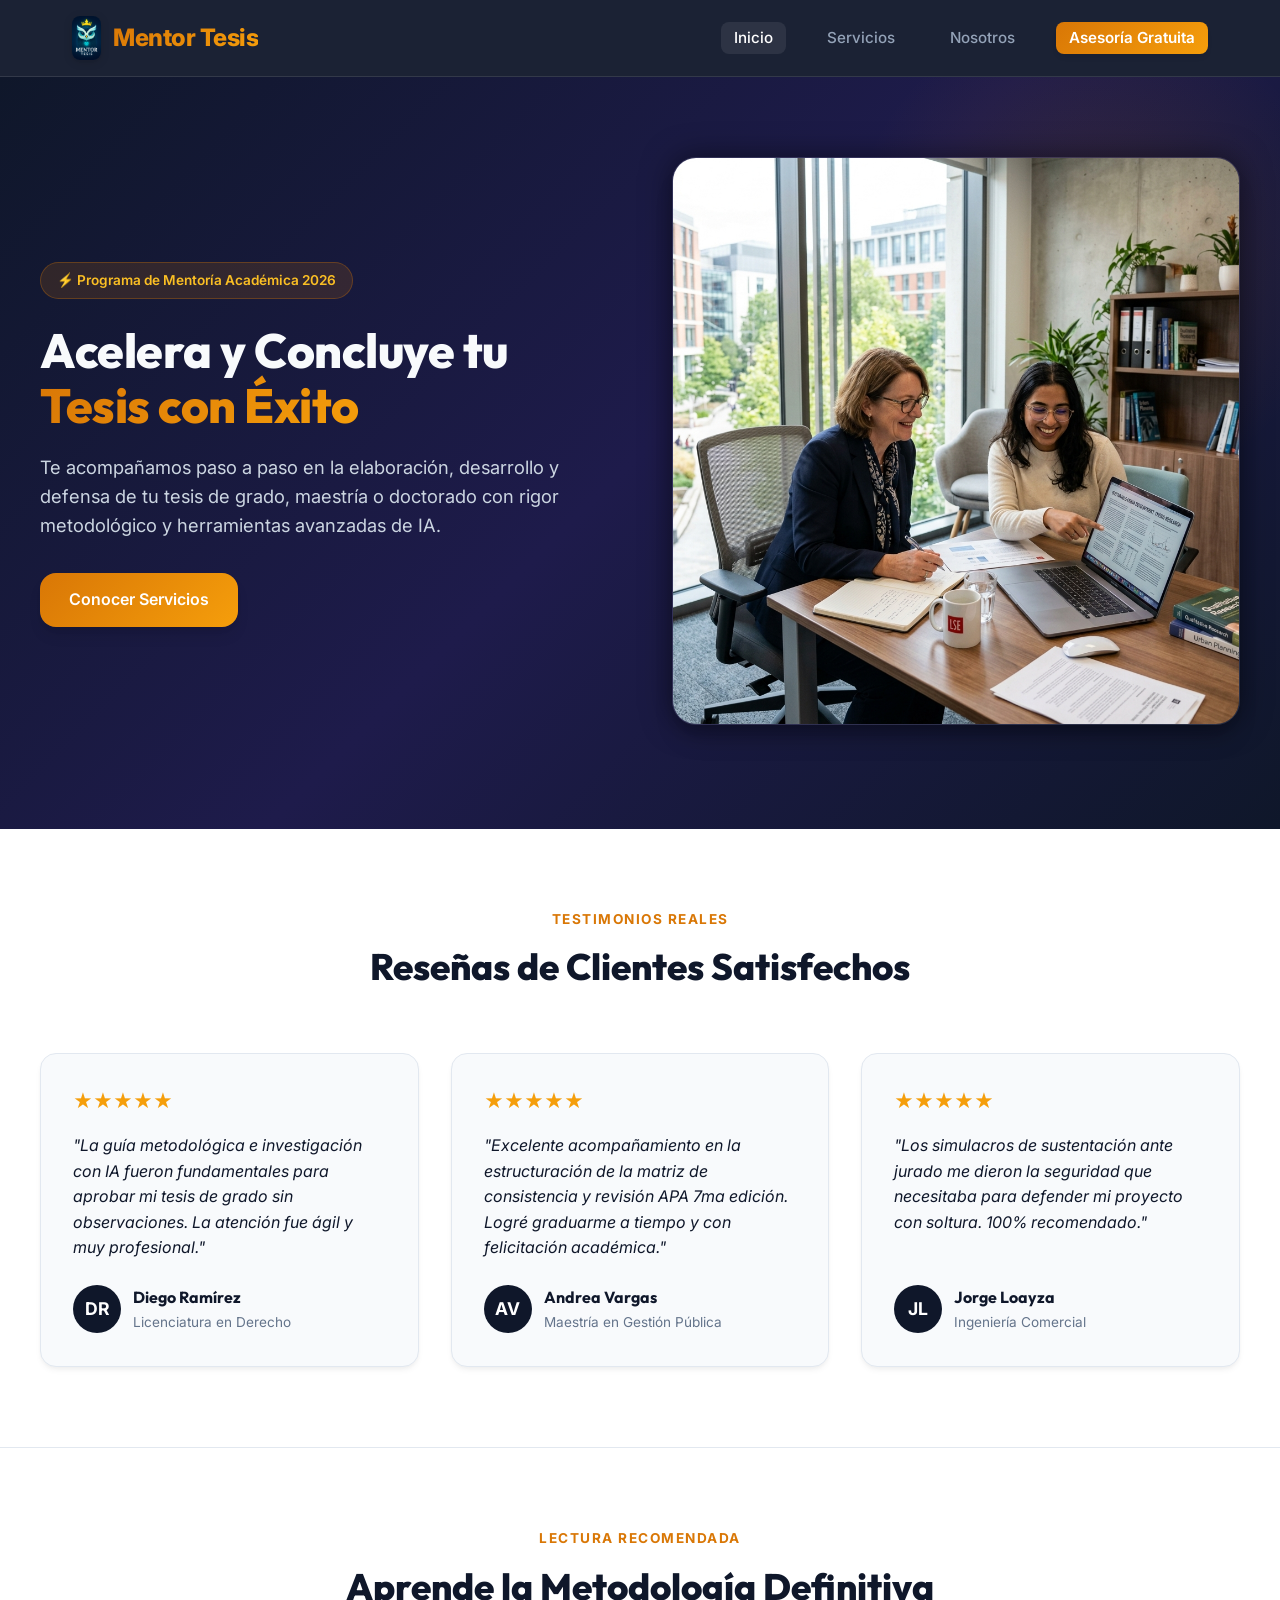
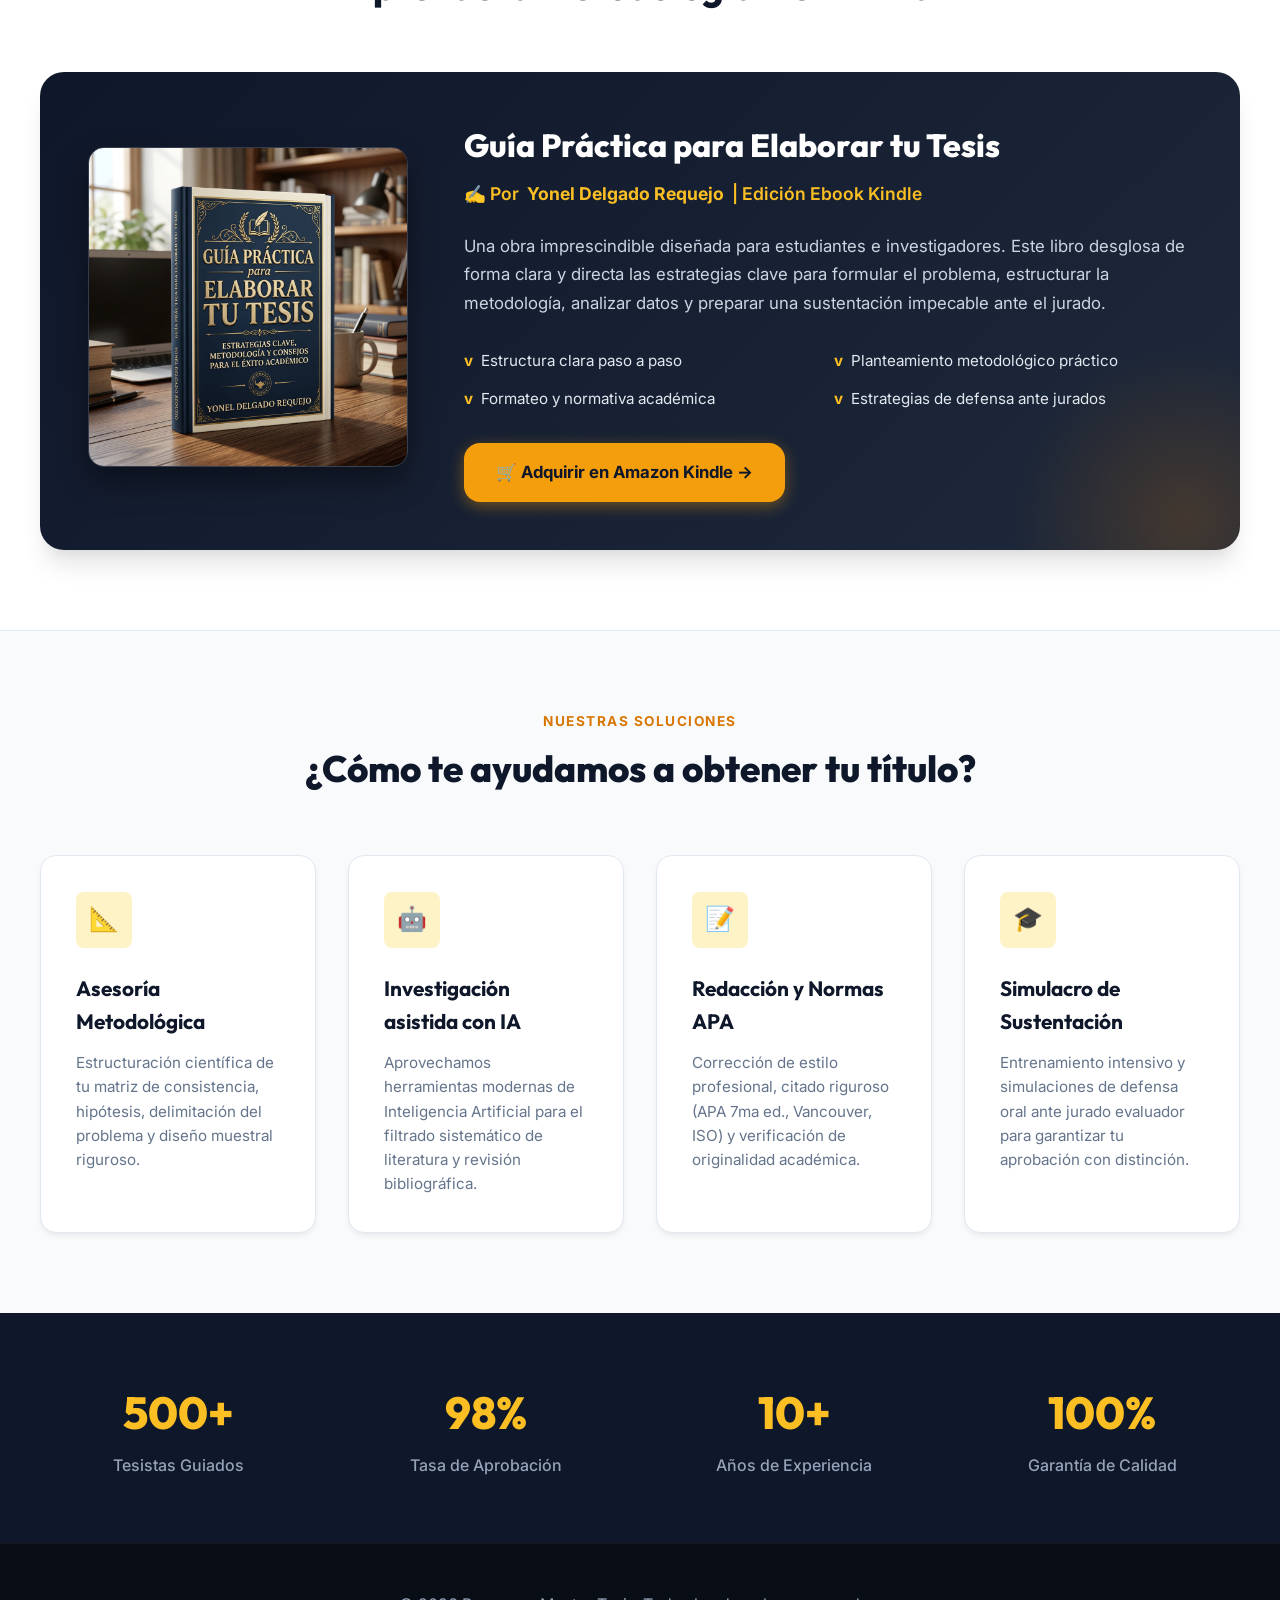
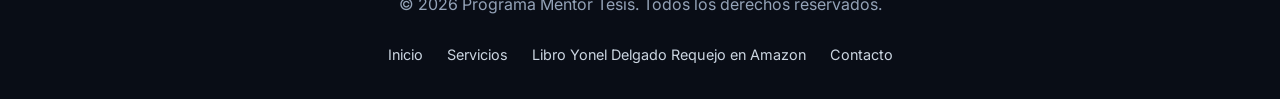
==== index.html @ 86de64d7 "Agregar seccion de Resenas de Clientes Satisfechos antes de Lectura Recomendada" ====
<!DOCTYPE html>
<html lang="es">
<head>
  <meta charset="UTF-8">
  <meta name="viewport" content="width=device-width, initial-scale=1.0">
  <meta name="description" content="Mentor Tesis - Asesoría académica profesional, revisión de metodología e investigación impulsada por IA para tu tesis de grado y posgrado.">
  <title>Mentor Tesis | Asesoría Académica e Investigación Profesional</title>
  <link rel="stylesheet" href="css/styles.css">
</head>
<body>

  <!-- Header & Navigation -->
  <header>
    <div class="header-container">
      <a href="index.html" class="logo-wrapper">
        <img src="img/logo.jpg" alt="Mentor Tesis Logo" class="logo-img">
        <span class="logo-text">Mentor Tesis</span>
      </a>
      <nav>
        <ul>
          <li><a href="index.html" class="active">Inicio</a></li>
          <li><a href="#servicios-resumen">Servicios</a></li>
          <li><a href="#stats">Nosotros</a></li>
          <li><a href="contacto.html" class="nav-cta">Asesoría Gratuita</a></li>
        </ul>
      </nav>
    </div>
  </header>

  <main>
    <!-- Hero Section -->
    <section id="hero">
      <div class="hero-container">
        <div class="hero-content">
          <div class="hero-badge">
            ⚡ Programa de Mentoría Académica 2026
          </div>
          <h1>Acelera y Concluye tu <span>Tesis con Éxito</span></h1>
          <p>Te acompañamos paso a paso en la elaboración, desarrollo y defensa de tu tesis de grado, maestría o doctorado con rigor metodológico y herramientas avanzadas de IA.</p>
          <div class="hero-buttons">
            <a href="#servicios-resumen" class="btn btn-primary">Conocer Servicios</a>
          </div>
        </div>
        <div class="hero-image-wrapper">
          <img src="img/hero-banner.png" alt="Asesoría de Tesis Profesional" class="hero-img">
        </div>
      </div>
    </section>

    <!-- Reseñas de Clientes Satisfechos Section -->
    <section id="resenas" style="padding: 5rem 2rem; background: #ffffff; border-bottom: 1px solid var(--border-color);">
      <div class="section-container">
        <div class="section-header">
          <span class="section-tag">Testimonios Reales</span>
          <h2>Reseñas de Clientes Satisfechos</h2>
        </div>

        <div class="testimonials-grid">
          <div class="testimonial-card">
            <div>
              <div class="stars">★★★★★</div>
              <p class="quote-text">"La guía metodológica e investigación con IA fueron fundamentales para aprobar mi tesis de grado sin observaciones. La atención fue ágil y muy profesional."</p>
            </div>
            <div class="user-info">
              <div class="user-avatar">DR</div>
              <div class="user-details">
                <h4>Diego Ramírez</h4>
                <p>Licenciatura en Derecho</p>
              </div>
            </div>
          </div>

          <div class="testimonial-card">
            <div>
              <div class="stars">★★★★★</div>
              <p class="quote-text">"Excelente acompañamiento en la estructuración de la matriz de consistencia y revisión APA 7ma edición. Logré graduarme a tiempo y con felicitación académica."</p>
            </div>
            <div class="user-info">
              <div class="user-avatar">AV</div>
              <div class="user-details">
                <h4>Andrea Vargas</h4>
                <p>Maestría en Gestión Pública</p>
              </div>
            </div>
          </div>

          <div class="testimonial-card">
            <div>
              <div class="stars">★★★★★</div>
              <p class="quote-text">"Los simulacros de sustentación ante jurado me dieron la seguridad que necesitaba para defender mi proyecto con soltura. 100% recomendado."</p>
            </div>
            <div class="user-info">
              <div class="user-avatar">JL</div>
              <div class="user-details">
                <h4>Jorge Loayza</h4>
                <p>Ingeniería Comercial</p>
              </div>
            </div>
          </div>
        </div>
      </div>
    </section>

    <!-- Amazon Book Feature Section -->
    <section id="libro-destacado">
      <div class="section-container">
        <div class="section-header">
          <span class="section-tag">Lectura Recomendada</span>
          <h2>Aprende la Metodología Definitiva</h2>
        </div>

        <div class="book-card">
          <div class="book-cover-container">
            <a href="https://www.amazon.com/-/es/Yonel-Delgado-Requejo-ebook/dp/B0DBKS8KBV" target="_blank" rel="noopener noreferrer" class="book-cover-link" title="Ver Libro en Amazon">
              <img src="img/book-cover.png" alt="Guía Práctica para Elaborar tu Tesis por Yonel Delgado Requejo" class="book-cover-img">
            </a>
          </div>
          <div class="book-info">
            <h3>Guía Práctica para Elaborar tu Tesis</h3>
            <div class="book-author">
              ✍️ Por <strong>Yonel Delgado Requejo</strong> | Edición Ebook Kindle
            </div>
            <p class="book-description">
              Una obra imprescindible diseñada para estudiantes e investigadores. Este libro desglosa de forma clara y directa las estrategias clave para formular el problema, estructurar la metodología, analizar datos y preparar una sustentación impecable ante el jurado.
            </p>
            <ul class="book-features">
              <li>Estructura clara paso a paso</li>
              <li>Planteamiento metodológico práctico</li>
              <li>Formateo y normativa académica</li>
              <li>Estrategias de defensa ante jurados</li>
            </ul>
            <a href="https://www.amazon.com/-/es/Yonel-Delgado-Requejo-ebook/dp/B0DBKS8KBV" target="_blank" rel="noopener noreferrer" class="amazon-btn">
              🛒 Adquirir en Amazon Kindle →
            </a>
          </div>
        </div>
      </div>
    </section>

    <!-- Services Summary Section -->
    <section id="servicios-resumen">
      <div class="section-container">
        <div class="section-header">
          <span class="section-tag">Nuestras Soluciones</span>
          <h2>¿Cómo te ayudamos a obtener tu título?</h2>
        </div>

        <div class="services-grid">
          <article class="service-card">
            <div class="service-icon">📐</div>
            <h3>Asesoría Metodológica</h3>
            <p>Estructuración científica de tu matriz de consistencia, hipótesis, delimitación del problema y diseño muestral riguroso.</p>
          </article>

          <article class="service-card">
            <div class="service-icon">🤖</div>
            <h3>Investigación asistida con IA</h3>
            <p>Aprovechamos herramientas modernas de Inteligencia Artificial para el filtrado sistemático de literatura y revisión bibliográfica.</p>
          </article>

          <article class="service-card">
            <div class="service-icon">📝</div>
            <h3>Redacción y Normas APA</h3>
            <p>Corrección de estilo profesional, citado riguroso (APA 7ma ed., Vancouver, ISO) y verificación de originalidad académica.</p>
          </article>

          <article class="service-card">
            <div class="service-icon">🎓</div>
            <h3>Simulacro de Sustentación</h3>
            <p>Entrenamiento intensivo y simulaciones de defensa oral ante jurado evaluador para garantizar tu aprobación con distinción.</p>
          </article>
        </div>
      </div>
    </section>

    <!-- Stats Section -->
    <section id="stats">
      <div class="section-container">
        <div class="stats-grid">
          <div class="stat-item">
            <h3>500+</h3>
            <p>Tesistas Guiados</p>
          </div>
          <div class="stat-item">
            <h3>98%</h3>
            <p>Tasa de Aprobación</p>
          </div>
          <div class="stat-item">
            <h3>10+</h3>
            <p>Años de Experiencia</p>
          </div>
          <div class="stat-item">
            <h3>100%</h3>
            <p>Garantía de Calidad</p>
          </div>
        </div>
      </div>
    </section>
  </main>

  <!-- Footer -->
  <footer>
    <div class="footer-content">
      <p>&copy; 2026 Programa Mentor Tesis. Todos los derechos reservados.</p>
      <ul class="footer-links">
        <li><a href="index.html">Inicio</a></li>
        <li><a href="#servicios-resumen">Servicios</a></li>
        <li><a href="https://www.amazon.com/-/es/Yonel-Delgado-Requejo-ebook/dp/B0DBKS8KBV" target="_blank" rel="noopener noreferrer">Libro Yonel Delgado Requejo en Amazon</a></li>
        <li><a href="contacto.html">Contacto</a></li>
      </ul>
    </div>
  </footer>

</body>
</html>
---- css/styles.css ----
/* css/styles.css - Mentor Tesis Modern Design System */
@import url("https://fonts.googleapis.com/css2?family=Outfit:wght@300;400;600;700;800&family=Inter:wght@300;400;500;600;700&display=swap");

:root {
  --primary: #0f172a;
  --primary-light: #1e293b;
  --primary-accent: #312e81;
  --accent: #d97706;
  --accent-hover: #b45309;
  --accent-light: #fef3c7;
  --accent-gradient: linear-gradient(135deg, #d97706 0%, #f59e0b 100%);
  --hero-gradient: linear-gradient(135deg, #0f172a 0%, #1e1b4b 50%, #0f172a 100%);
  --bg-light: #f8fafc;
  --card-bg: #ffffff;
  --text-dark: #0f172a;
  --text-muted: #64748b;
  --text-light: #f8fafc;
  --border-color: #e2e8f0;
  --radius-sm: 8px;
  --radius-md: 16px;
  --radius-lg: 24px;
  --shadow-sm: 0 4px 6px -1px rgba(0, 0, 0, 0.05), 0 2px 4px -1px rgba(0, 0, 0, 0.03);
  --shadow-md: 0 10px 15px -3px rgba(0, 0, 0, 0.1), 0 4px 6px -2px rgba(0, 0, 0, 0.05);
  --shadow-lg: 0 20px 25px -5px rgba(0, 0, 0, 0.1), 0 10px 10px -5px rgba(0, 0, 0, 0.04);
  --shadow-glow: 0 0 25px rgba(217, 119, 6, 0.25);
  --transition: all 0.3s cubic-bezier(0.4, 0, 0.2, 1);
}

* {
  box-sizing: border-box;
  margin: 0;
  padding: 0;
}

body {
  font-family: "Inter", sans-serif;
  background-color: var(--bg-light);
  color: var(--text-dark);
  line-height: 1.6;
  overflow-x: hidden;
}

h1, h2, h3, h4, .font-heading {
  font-family: "Outfit", sans-serif;
}

/* Header & Navigation */
header {
  background: rgba(15, 23, 42, 0.95);
  backdrop-filter: blur(12px);
  color: var(--text-light);
  position: sticky;
  top: 0;
  z-index: 1000;
  border-bottom: 1px solid rgba(255, 255, 255, 0.1);
}

.header-container {
  max-width: 1200px;
  margin: 0 auto;
  padding: 1rem 2rem;
  display: flex;
  justify-content: space-between;
  align-items: center;
}

.logo-wrapper {
  display: flex;
  align-items: center;
  gap: 12px;
  text-decoration: none;
  color: var(--text-light);
}

.logo-img {
  height: 44px;
  width: auto;
  border-radius: var(--radius-sm);
  box-shadow: 0 2px 8px rgba(0,0,0,0.2);
}

.logo-text {
  font-size: 1.5rem;
  font-weight: 800;
  background: var(--accent-gradient);
  -webkit-background-clip: text;
  -webkit-text-fill-color: transparent;
  letter-spacing: -0.5px;
}

nav ul {
  list-style: none;
  display: flex;
  gap: 1.8rem;
  align-items: center;
}

nav a {
  text-decoration: none;
  color: #94a3b8;
  font-weight: 500;
  font-size: 0.95rem;
  transition: var(--transition);
  padding: 0.4rem 0.8rem;
  border-radius: var(--radius-sm);
}

nav a:hover, nav a.active {
  color: #ffffff;
  background: rgba(255, 255, 255, 0.08);
}

.nav-cta {
  background: var(--accent-gradient) !important;
  color: #ffffff !important;
  font-weight: 600 !important;
  box-shadow: var(--shadow-sm);
}

.nav-cta:hover {
  transform: translateY(-2px);
  box-shadow: var(--shadow-glow);
}

/* Hero Section */
#hero {
  background: var(--hero-gradient);
  color: var(--text-light);
  padding: 5rem 2rem 6rem;
  position: relative;
  overflow: hidden;
}

#hero::before {
  content: "";
  position: absolute;
  top: -10%;
  right: -5%;
  width: 500px;
  height: 500px;
  background: radial-gradient(circle, rgba(217, 119, 6, 0.15) 0%, rgba(0,0,0,0) 70%);
  border-radius: 50%;
  pointer-events: none;
}

.hero-container {
  max-width: 1200px;
  margin: 0 auto;
  display: grid;
  grid-template-columns: 1fr 1fr;
  gap: 4rem;
  align-items: center;
}

.hero-badge {
  display: inline-flex;
  align-items: center;
  gap: 8px;
  background: rgba(217, 119, 6, 0.15);
  border: 1px solid rgba(217, 119, 6, 0.3);
  color: #fbbf24;
  padding: 0.4rem 1rem;
  border-radius: 50px;
  font-size: 0.85rem;
  font-weight: 600;
  margin-bottom: 1.5rem;
}

.hero-content h1 {
  font-size: 3rem;
  font-weight: 800;
  line-height: 1.15;
  margin-bottom: 1.2rem;
  letter-spacing: -0.5px;
}

.hero-content h1 span {
  background: var(--accent-gradient);
  -webkit-background-clip: text;
  -webkit-text-fill-color: transparent;
}

.hero-content p {
  font-size: 1.15rem;
  color: #cbd5e1;
  margin-bottom: 2rem;
  max-width: 540px;
}

.hero-buttons {
  display: flex;
  gap: 1rem;
  flex-wrap: wrap;
}

.btn {
  display: inline-flex;
  align-items: center;
  justify-content: center;
  gap: 8px;
  padding: 0.9rem 1.8rem;
  border-radius: var(--radius-md);
  font-weight: 600;
  font-size: 1rem;
  text-decoration: none;
  transition: var(--transition);
  cursor: pointer;
}

.btn-primary {
  background: var(--accent-gradient);
  color: #ffffff;
  box-shadow: var(--shadow-md);
}

.btn-primary:hover {
  transform: translateY(-3px);
  box-shadow: var(--shadow-glow);
}

.btn-secondary {
  background: rgba(255, 255, 255, 0.08);
  color: #ffffff;
  border: 1px solid rgba(255, 255, 255, 0.2);
}

.btn-secondary:hover {
  background: rgba(255, 255, 255, 0.15);
  transform: translateY(-2px);
}

.hero-image-wrapper {
  position: relative;
}

.hero-img {
  width: 100%;
  border-radius: var(--radius-lg);
  box-shadow: var(--shadow-lg), 0 0 30px rgba(0,0,0,0.5);
  border: 1px solid rgba(255,255,255,0.1);
  transition: var(--transition);
}

.hero-img:hover {
  transform: scale(1.02);
}

/* Amazon Book Showcase Section */
#libro-destacado {
  padding: 5rem 2rem;
  background: #ffffff;
  border-bottom: 1px solid var(--border-color);
}

.section-container {
  max-width: 1200px;
  margin: 0 auto;
}

.section-header {
  text-align: center;
  max-width: 700px;
  margin: 0 auto 3.5rem;
}

.section-tag {
  color: var(--accent);
  font-weight: 700;
  text-transform: uppercase;
  font-size: 0.85rem;
  letter-spacing: 1.5px;
  margin-bottom: 0.5rem;
  display: block;
}

.section-header h2 {
  font-size: 2.3rem;
  color: var(--text-dark);
  font-weight: 800;
}

.book-card {
  display: grid;
  grid-template-columns: 320px 1fr;
  gap: 3.5rem;
  background: linear-gradient(135deg, #0f172a 0%, #1e293b 100%);
  border-radius: var(--radius-lg);
  padding: 3rem;
  color: #ffffff;
  box-shadow: var(--shadow-lg);
  align-items: center;
  position: relative;
  overflow: hidden;
}

.book-card::after {
  content: "";
  position: absolute;
  bottom: -30%;
  right: -10%;
  width: 350px;
  height: 350px;
  background: radial-gradient(circle, rgba(217, 119, 6, 0.2) 0%, rgba(0,0,0,0) 70%);
  pointer-events: none;
}

.book-cover-link {
  display: block;
  text-decoration: none;
  perspective: 1000px;
}

.book-cover-img {
  width: 100%;
  border-radius: var(--radius-md);
  box-shadow: 0 15px 30px rgba(0, 0, 0, 0.4);
  transition: var(--transition);
  border: 1px solid rgba(255, 255, 255, 0.15);
}

.book-cover-link:hover .book-cover-img {
  transform: translateY(-8px) rotateY(-4deg);
  box-shadow: 0 25px 40px rgba(217, 119, 6, 0.3);
}

.book-info h3 {
  font-size: 2rem;
  font-weight: 800;
  margin-bottom: 0.5rem;
  color: #ffffff;
}

.book-author {
  font-size: 1.1rem;
  color: #fbbf24;
  font-weight: 600;
  margin-bottom: 1.5rem;
  display: flex;
  align-items: center;
  gap: 8px;
}

.book-description {
  color: #cbd5e1;
  font-size: 1.05rem;
  line-height: 1.7;
  margin-bottom: 2rem;
}

.book-features {
  list-style: none;
  margin-bottom: 2rem;
  display: grid;
  grid-template-columns: 1fr 1fr;
  gap: 0.8rem;
}

.book-features li {
  display: flex;
  align-items: center;
  gap: 8px;
  color: #e2e8f0;
  font-size: 0.95rem;
}

.book-features li::before {
  content: "v ";
  color: #fbbf24;
  font-weight: bold;
}

.amazon-btn {
  background: #f59e0b;
  color: #0f172a;
  font-weight: 700;
  font-size: 1.05rem;
  padding: 1rem 2rem;
  border-radius: var(--radius-md);
  text-decoration: none;
  display: inline-flex;
  align-items: center;
  gap: 12px;
  box-shadow: 0 4px 15px rgba(245, 158, 11, 0.4);
  transition: var(--transition);
}

.amazon-btn:hover {
  background: #fbbf24;
  transform: translateY(-3px);
  box-shadow: 0 8px 25px rgba(245, 158, 11, 0.6);
}

/* Services Section */
#servicios-resumen {
  padding: 5rem 2rem;
  background: var(--bg-light);
}

.services-grid {
  display: grid;
  grid-template-columns: repeat(auto-fit, minmax(260px, 1fr));
  gap: 2rem;
}

.service-card {
  background: var(--card-bg);
  padding: 2.2rem;
  border-radius: var(--radius-md);
  border: 1px solid var(--border-color);
  box-shadow: var(--shadow-sm);
  transition: var(--transition);
}

.service-card:hover {
  transform: translateY(-6px);
  box-shadow: var(--shadow-md);
  border-color: rgba(217, 119, 6, 0.3);
}

.service-icon {
  width: 56px;
  height: 56px;
  background: var(--accent-light);
  color: var(--accent);
  border-radius: var(--radius-sm);
  display: flex;
  align-items: center;
  justify-content: center;
  font-size: 1.5rem;
  font-weight: bold;
  margin-bottom: 1.5rem;
}

.service-card h3 {
  font-size: 1.3rem;
  color: var(--text-dark);
  margin-bottom: 0.8rem;
  font-weight: 700;
}

.service-card p {
  color: var(--text-muted);
  font-size: 0.95rem;
  line-height: 1.6;
}

/* Stats Section */
#stats {
  background: var(--primary);
  color: #ffffff;
  padding: 4rem 2rem;
}

.stats-grid {
  display: grid;
  grid-template-columns: repeat(auto-fit, minmax(200px, 1fr));
  gap: 2rem;
  text-align: center;
}

.stat-item h3 {
  font-size: 2.8rem;
  font-weight: 800;
  color: #fbbf24;
  margin-bottom: 0.3rem;
}

.stat-item p {
  color: #94a3b8;
  font-size: 1rem;
  font-weight: 500;
}

/* Footer */
footer {
  background: #090d16;
  color: #94a3b8;
  padding: 3rem 2rem 2rem;
  text-align: center;
  border-top: 1px solid rgba(255, 255, 255, 0.05);
}

.footer-content {
  max-width: 1200px;
  margin: 0 auto;
  display: flex;
  flex-direction: column;
  align-items: center;
  gap: 1.5rem;
}

.footer-links {
  display: flex;
  gap: 1.5rem;
  list-style: none;
}

.footer-links a {
  color: #cbd5e1;
  text-decoration: none;
  font-size: 0.9rem;
  transition: var(--transition);
}

.footer-links a:hover {
  color: var(--accent);
}

.img-izquierda {
  float: left;
  max-width: 150px;
  height: auto;
  margin-right: 15px;
}

.img-derecha {
  float: right;
  max-width: 150px;
  height: auto;
  margin-left: 15px;
}

/* Testimonials Section Styles */
.testimonials-grid {
  display: grid;
  grid-template-columns: repeat(auto-fit, minmax(300px, 1fr));
  gap: 2rem;
  margin-top: 2rem;
}

.testimonial-card {
  background: #f8fafc;
  padding: 2rem;
  border-radius: var(--radius-md);
  border: 1px solid var(--border-color);
  box-shadow: var(--shadow-sm);
  display: flex;
  flex-direction: column;
  justify-content: space-between;
  transition: var(--transition);
}

.testimonial-card:hover {
  transform: translateY(-5px);
  box-shadow: var(--shadow-md);
  border-color: rgba(217, 119, 6, 0.3);
}

.stars {
  color: #f59e0b;
  font-size: 1.2rem;
  margin-bottom: 1rem;
}

.quote-text {
  color: var(--text-dark);
  font-size: 1rem;
  line-height: 1.6;
  font-style: italic;
  margin-bottom: 1.5rem;
}

.user-info {
  display: flex;
  align-items: center;
  gap: 12px;
}

.user-avatar {
  width: 48px;
  height: 48px;
  background: var(--primary);
  color: #ffffff;
  border-radius: 50%;
  display: flex;
  align-items: center;
  justify-content: center;
  font-weight: 700;
  font-size: 1.1rem;
}

.user-details h4 {
  font-size: 1rem;
  color: var(--primary);
  margin-bottom: 0.1rem;
}

.user-details p {
  font-size: 0.85rem;
  color: var(--text-muted);
}

/* Responsiveness */
@media (max-width: 900px) {
  .hero-container {
    grid-template-columns: 1fr;
    text-align: center;
    gap: 2.5rem;
  }
  
  .hero-content p {
    margin-left: auto;
    margin-right: auto;
  }
  
  .hero-buttons {
    justify-content: center;
  }

  .book-card {
    grid-template-columns: 1fr;
    text-align: center;
    padding: 2rem;
  }

  .book-author {
    justify-content: center;
  }

  .book-features {
    grid-template-columns: 1fr;
    text-align: left;
  }

  .header-container {
    flex-direction: column;
    gap: 1rem;
  }
}
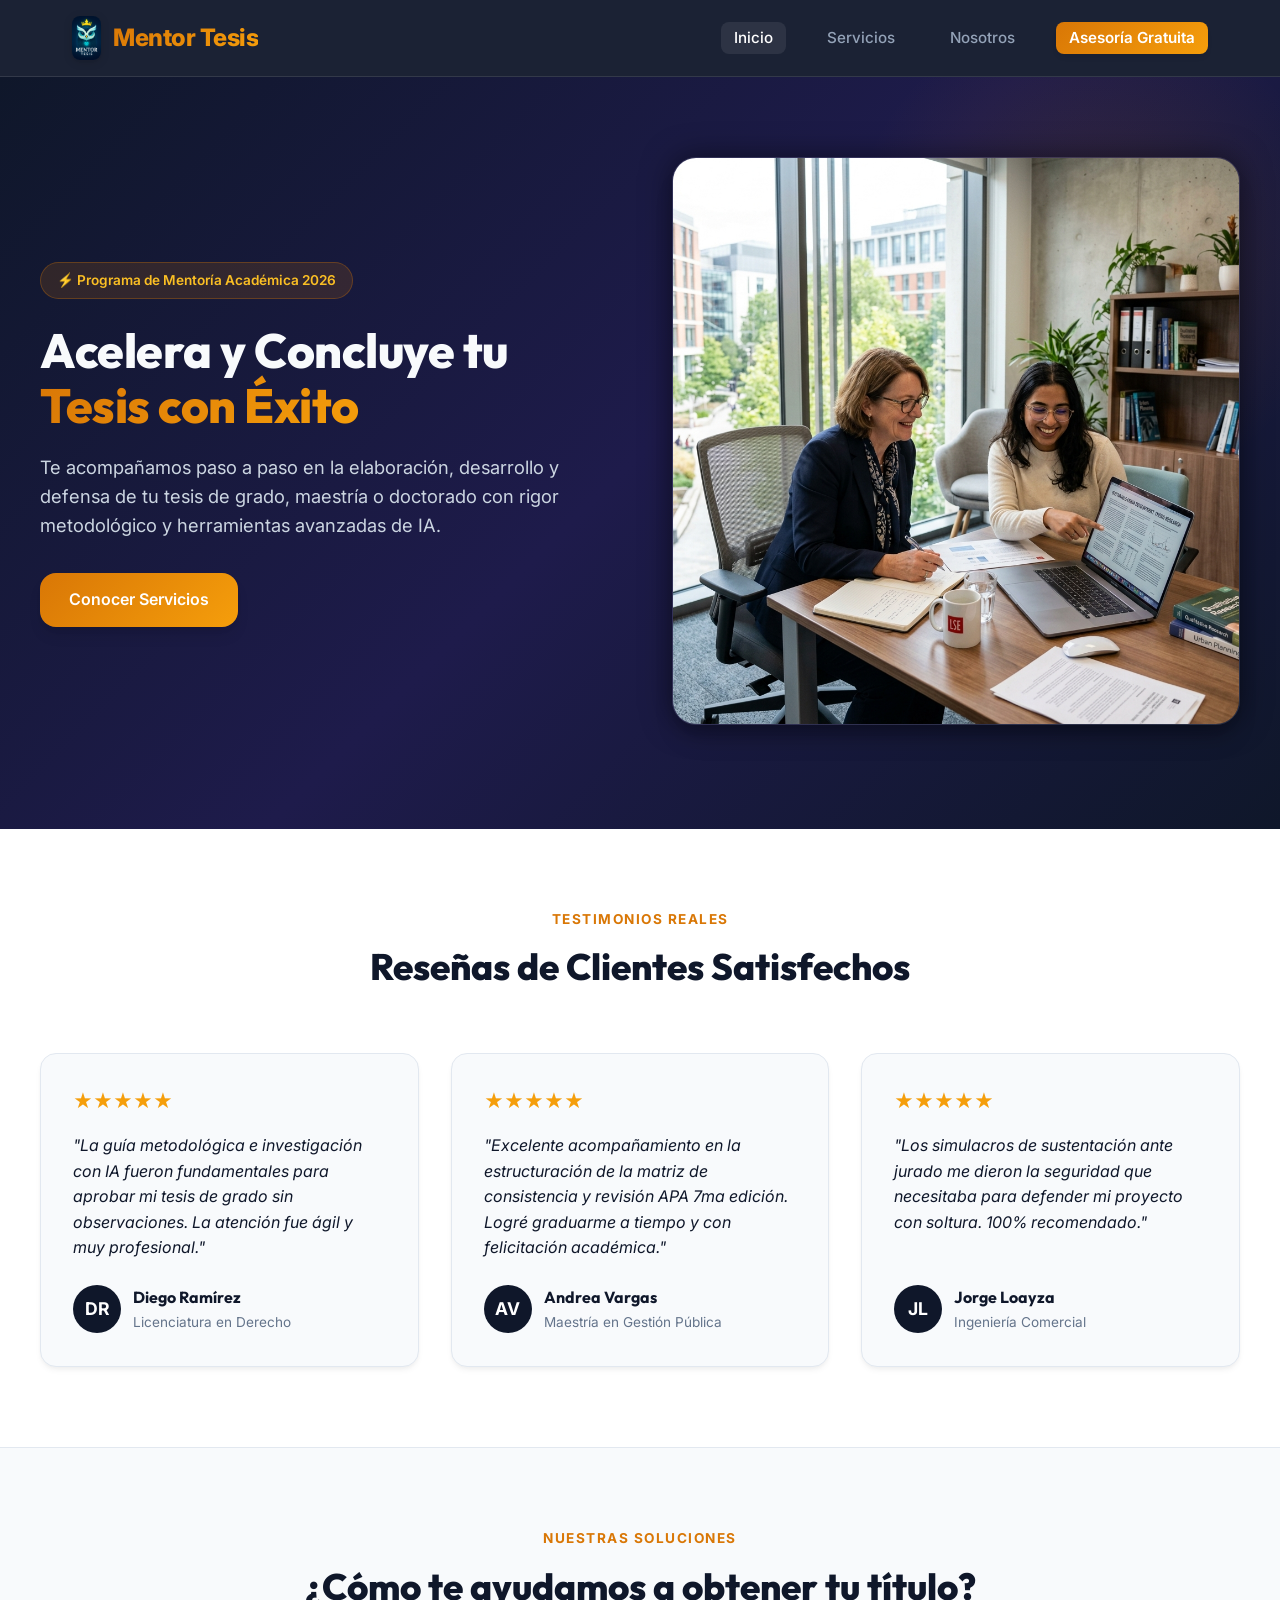
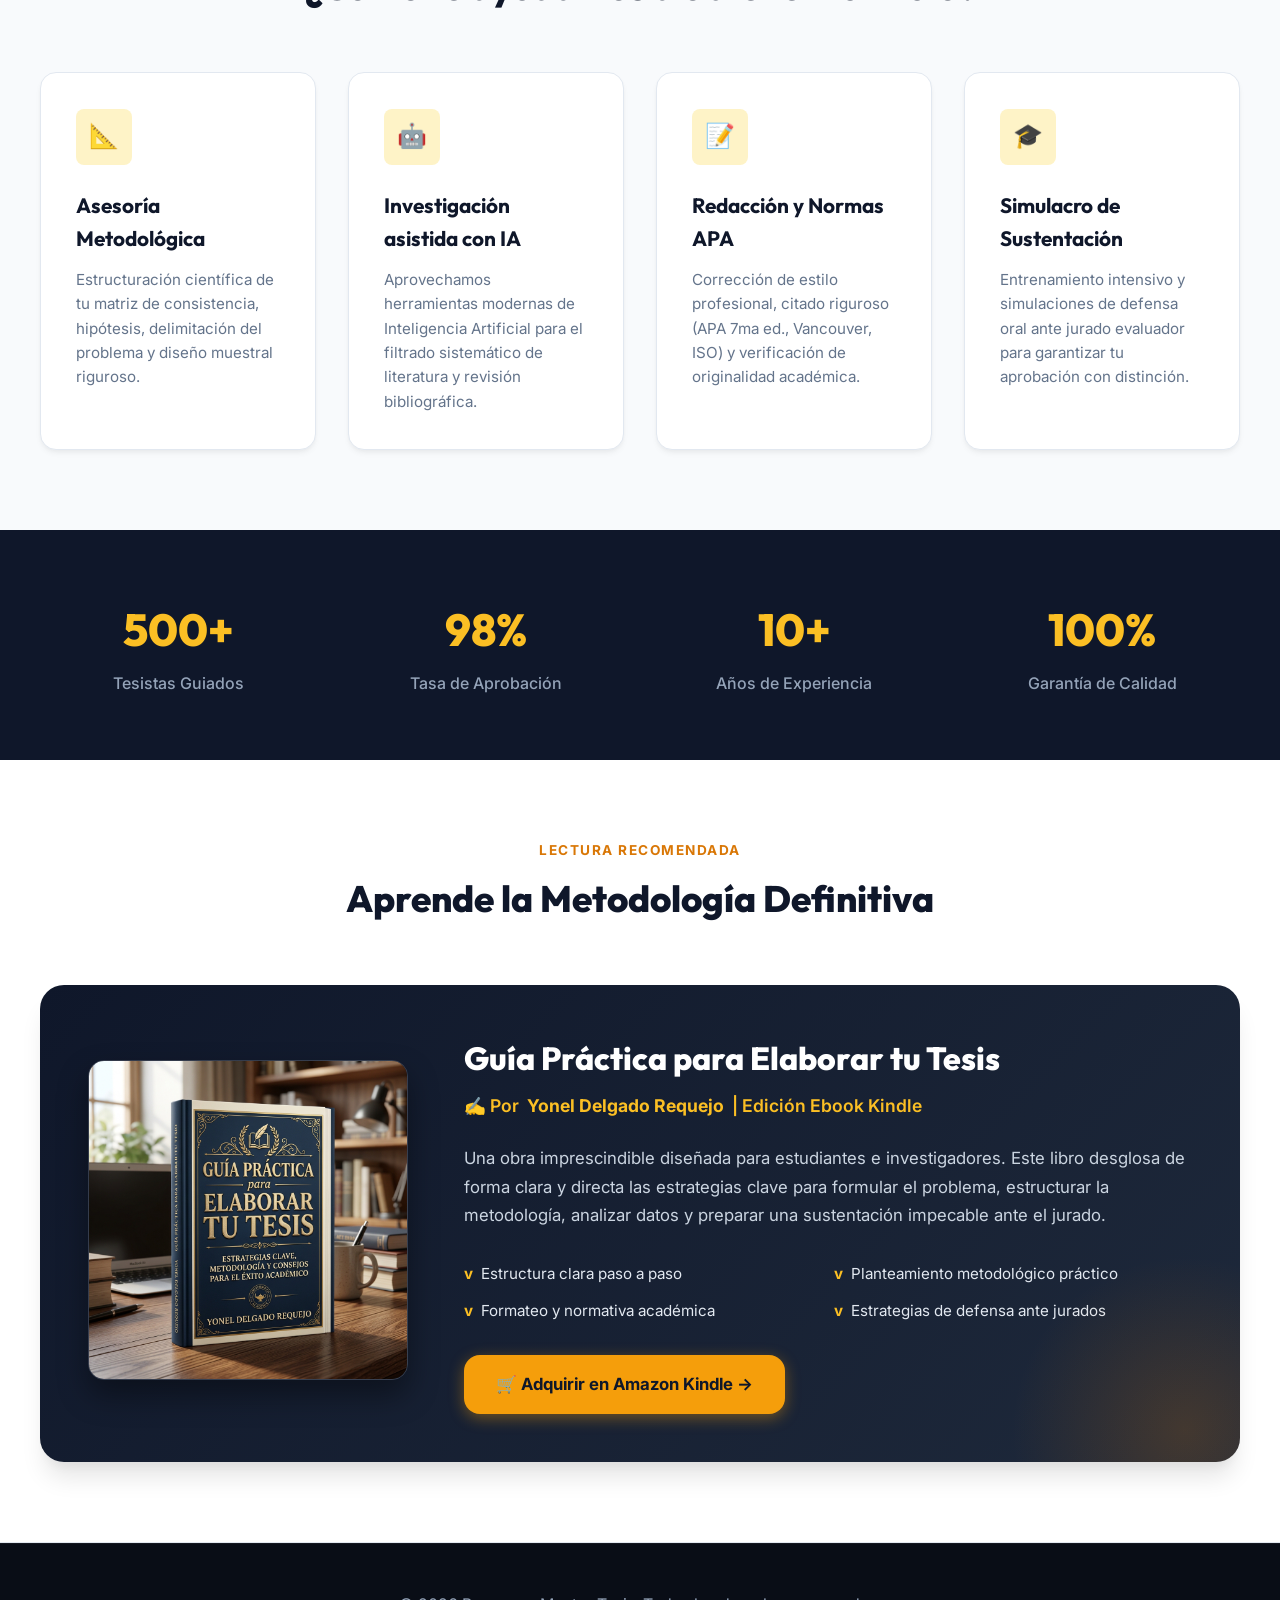
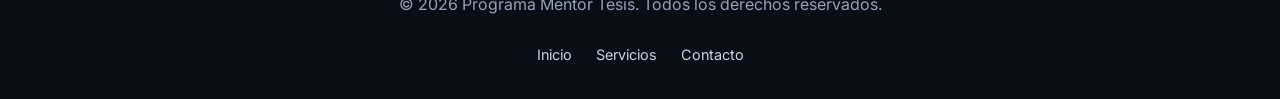
==== commit b58704b6: "Mover seccion Lectura Recomendada al final y borrar enlace del footer" ====
--- a/index.html
+++ b/index.html
@@ -101,7 +101,66 @@
       </div>
     </section>
 
-    <!-- Amazon Book Feature Section -->
+    <!-- Services Summary Section -->
+    <section id="servicios-resumen">
+      <div class="section-container">
+        <div class="section-header">
+          <span class="section-tag">Nuestras Soluciones</span>
+          <h2>¿Cómo te ayudamos a obtener tu título?</h2>
+        </div>
+
+        <div class="services-grid">
+          <article class="service-card">
+            <div class="service-icon">📐</div>
+            <h3>Asesoría Metodológica</h3>
+            <p>Estructuración científica de tu matriz de consistencia, hipótesis, delimitación del problema y diseño muestral riguroso.</p>
+          </article>
+
+          <article class="service-card">
+            <div class="service-icon">🤖</div>
+            <h3>Investigación asistida con IA</h3>
+            <p>Aprovechamos herramientas modernas de Inteligencia Artificial para el filtrado sistemático de literatura y revisión bibliográfica.</p>
+          </article>
+
+          <article class="service-card">
+            <div class="service-icon">📝</div>
+            <h3>Redacción y Normas APA</h3>
+            <p>Corrección de estilo profesional, citado riguroso (APA 7ma ed., Vancouver, ISO) y verificación de originalidad académica.</p>
+          </article>
+
+          <article class="service-card">
+            <div class="service-icon">🎓</div>
+            <h3>Simulacro de Sustentación</h3>
+            <p>Entrenamiento intensivo y simulaciones de defensa oral ante jurado evaluador para garantizar tu aprobación con distinción.</p>
+          </article>
+        </div>
+      </div>
+    </section>
+
+    <!-- Stats Section -->
+    <section id="stats">
+      <div class="section-container">
+        <div class="stats-grid">
+          <div class="stat-item">
+            <h3>500+</h3>
+            <p>Tesistas Guiados</p>
+          </div>
+          <div class="stat-item">
+            <h3>98%</h3>
+            <p>Tasa de Aprobación</p>
+          </div>
+          <div class="stat-item">
+            <h3>10+</h3>
+            <p>Años de Experiencia</p>
+          </div>
+          <div class="stat-item">
+            <h3>100%</h3>
+            <p>Garantía de Calidad</p>
+          </div>
+        </div>
+      </div>
+    </section>
+  <!-- Amazon Book Feature Section -->
     <section id="libro-destacado">
       <div class="section-container">
         <div class="section-header">
@@ -137,66 +196,7 @@
       </div>
     </section>
 
-    <!-- Services Summary Section -->
-    <section id="servicios-resumen">
-      <div class="section-container">
-        <div class="section-header">
-          <span class="section-tag">Nuestras Soluciones</span>
-          <h2>¿Cómo te ayudamos a obtener tu título?</h2>
-        </div>
-
-        <div class="services-grid">
-          <article class="service-card">
-            <div class="service-icon">📐</div>
-            <h3>Asesoría Metodológica</h3>
-            <p>Estructuración científica de tu matriz de consistencia, hipótesis, delimitación del problema y diseño muestral riguroso.</p>
-          </article>
-
-          <article class="service-card">
-            <div class="service-icon">🤖</div>
-            <h3>Investigación asistida con IA</h3>
-            <p>Aprovechamos herramientas modernas de Inteligencia Artificial para el filtrado sistemático de literatura y revisión bibliográfica.</p>
-          </article>
-
-          <article class="service-card">
-            <div class="service-icon">📝</div>
-            <h3>Redacción y Normas APA</h3>
-            <p>Corrección de estilo profesional, citado riguroso (APA 7ma ed., Vancouver, ISO) y verificación de originalidad académica.</p>
-          </article>
-
-          <article class="service-card">
-            <div class="service-icon">🎓</div>
-            <h3>Simulacro de Sustentación</h3>
-            <p>Entrenamiento intensivo y simulaciones de defensa oral ante jurado evaluador para garantizar tu aprobación con distinción.</p>
-          </article>
-        </div>
-      </div>
-    </section>
-
-    <!-- Stats Section -->
-    <section id="stats">
-      <div class="section-container">
-        <div class="stats-grid">
-          <div class="stat-item">
-            <h3>500+</h3>
-            <p>Tesistas Guiados</p>
-          </div>
-          <div class="stat-item">
-            <h3>98%</h3>
-            <p>Tasa de Aprobación</p>
-          </div>
-          <div class="stat-item">
-            <h3>10+</h3>
-            <p>Años de Experiencia</p>
-          </div>
-          <div class="stat-item">
-            <h3>100%</h3>
-            <p>Garantía de Calidad</p>
-          </div>
-        </div>
-      </div>
-    </section>
-  </main>
+    </main>
 
   <!-- Footer -->
   <footer>
@@ -205,7 +205,6 @@
       <ul class="footer-links">
         <li><a href="index.html">Inicio</a></li>
         <li><a href="#servicios-resumen">Servicios</a></li>
-        <li><a href="https://www.amazon.com/-/es/Yonel-Delgado-Requejo-ebook/dp/B0DBKS8KBV" target="_blank" rel="noopener noreferrer">Libro Yonel Delgado Requejo en Amazon</a></li>
         <li><a href="contacto.html">Contacto</a></li>
       </ul>
     </div>
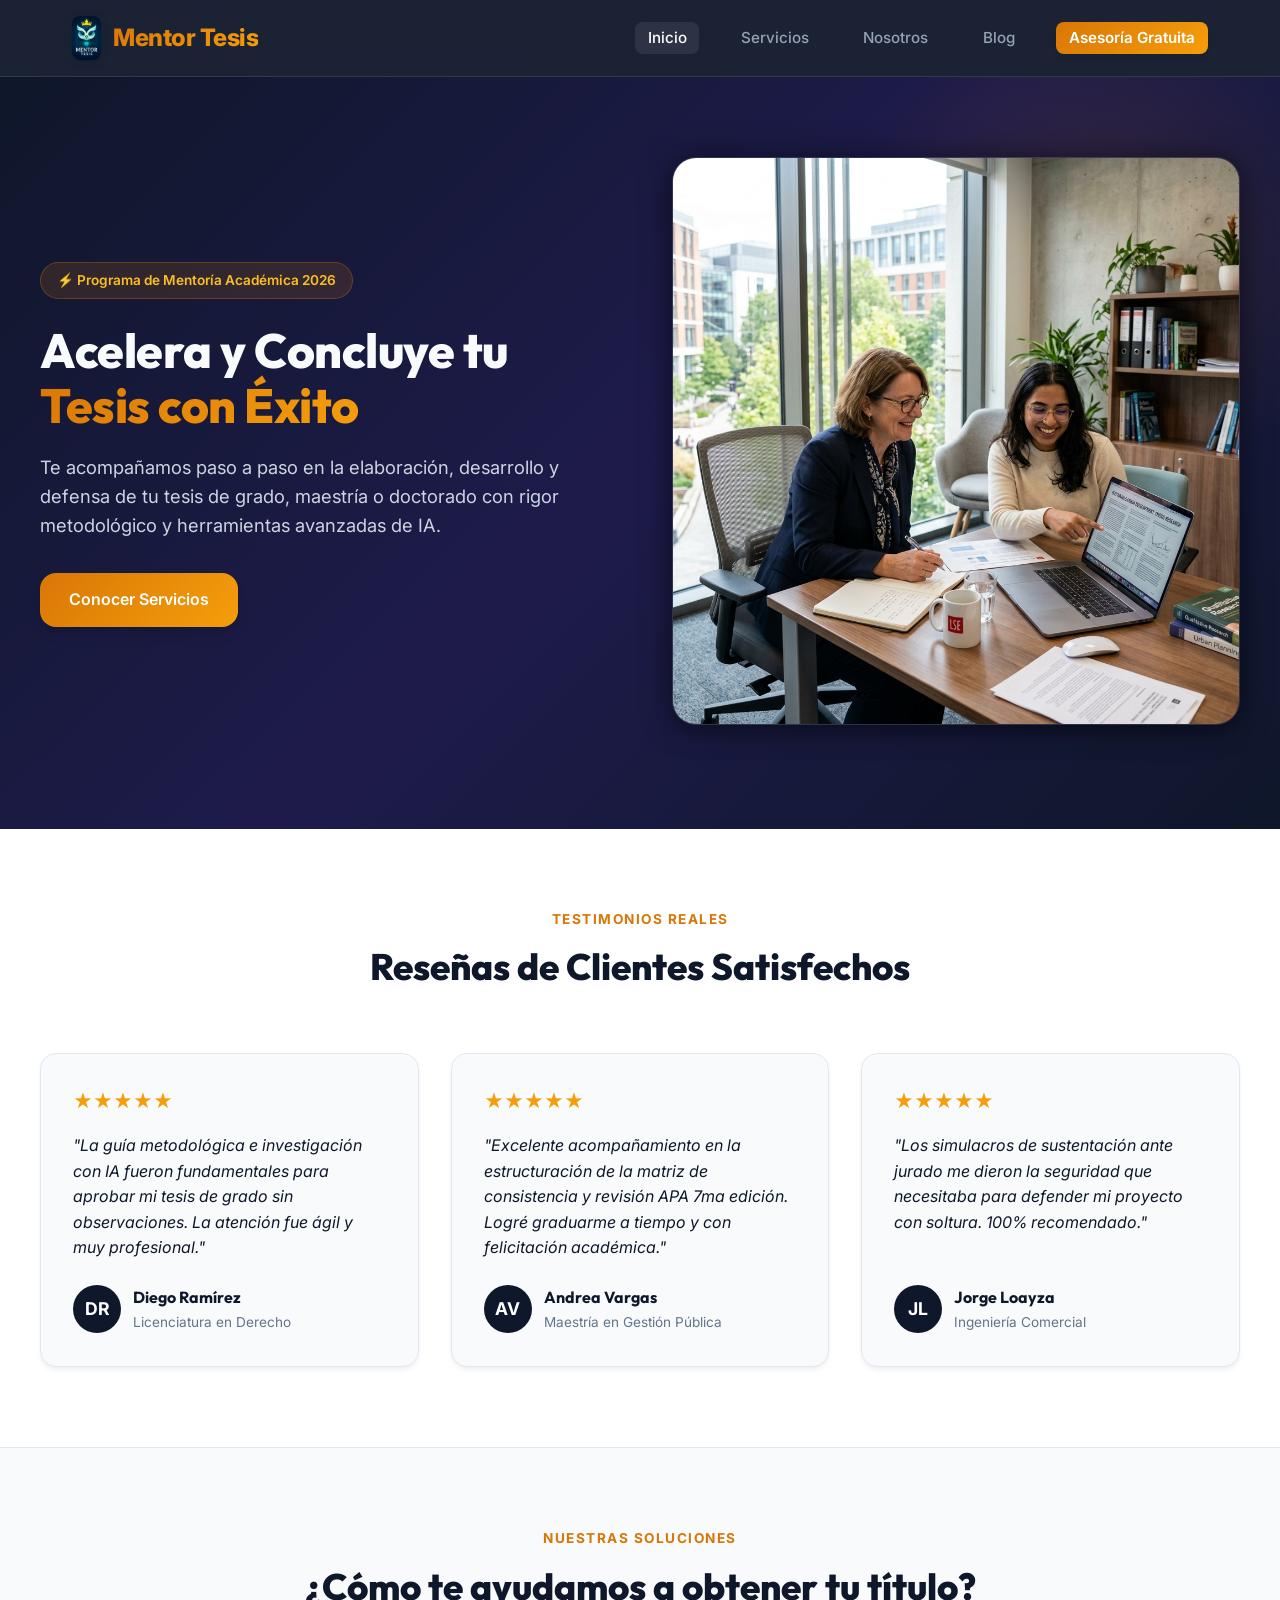
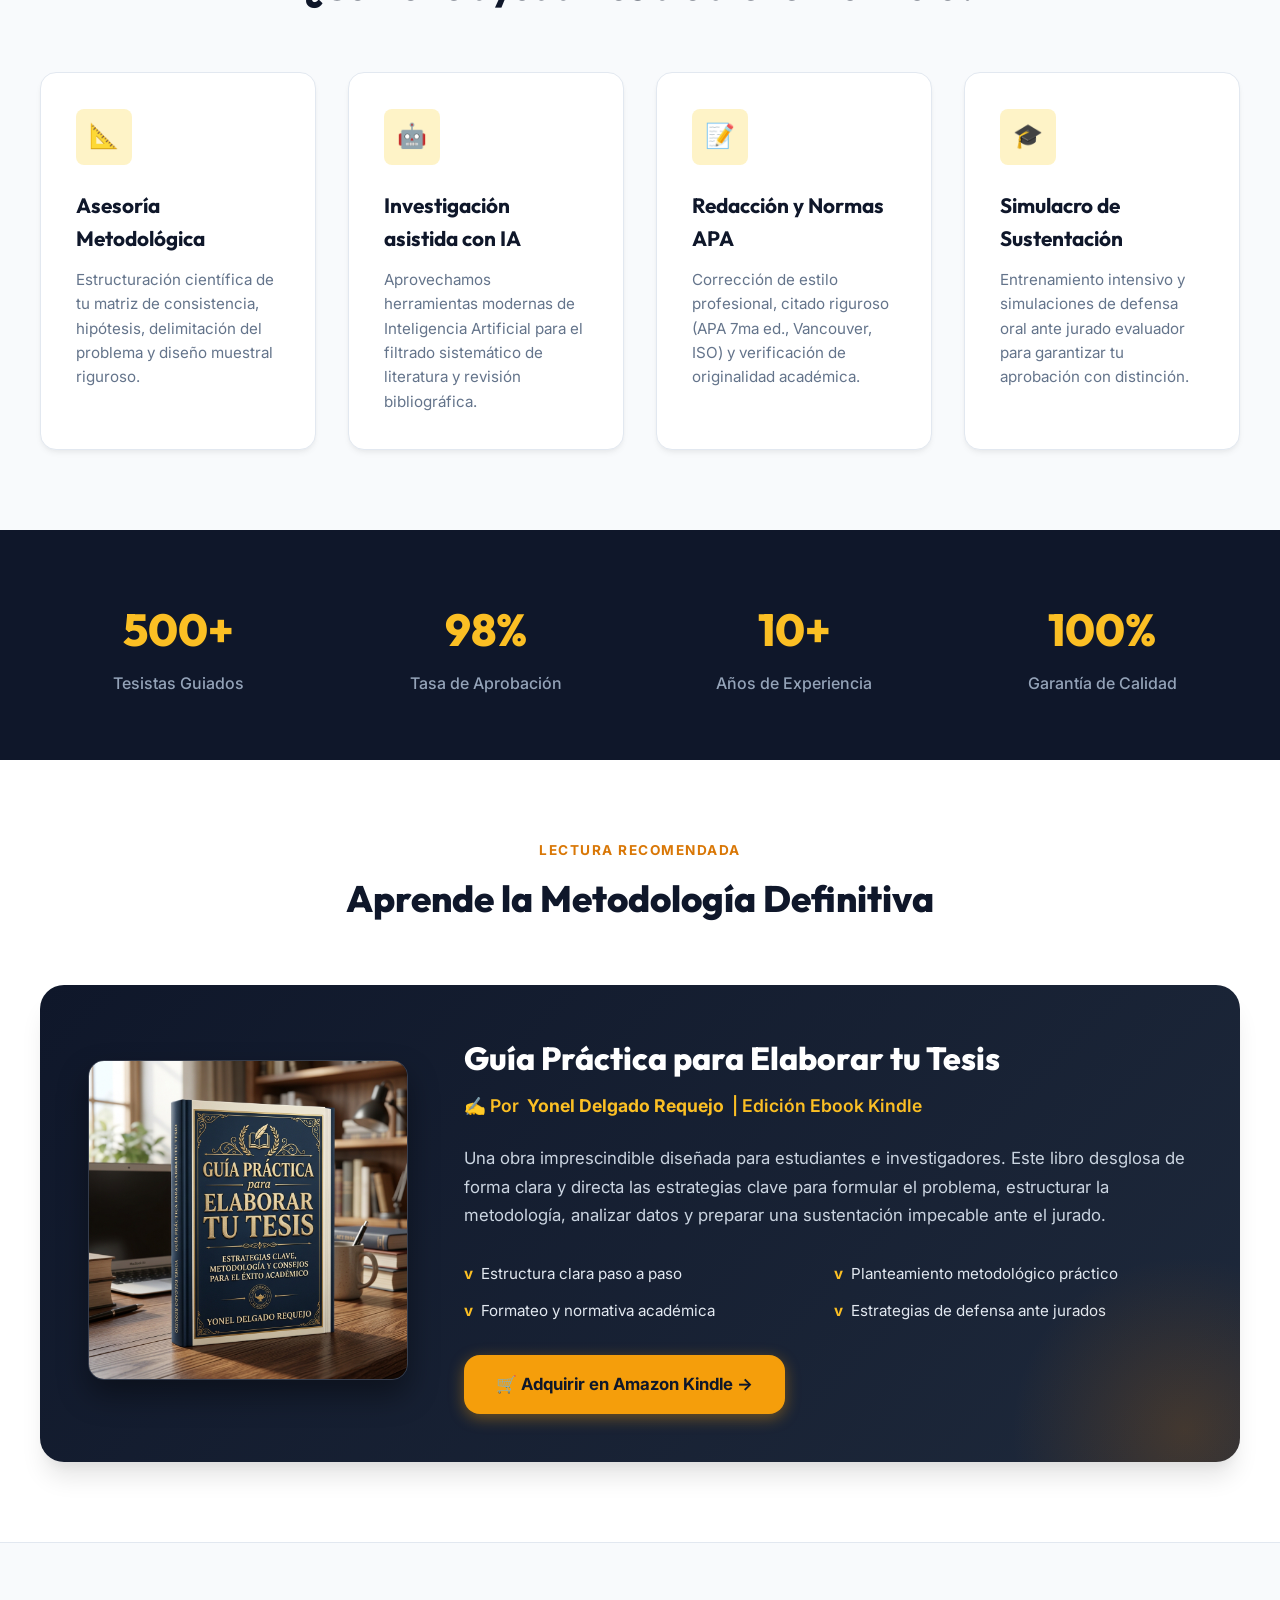
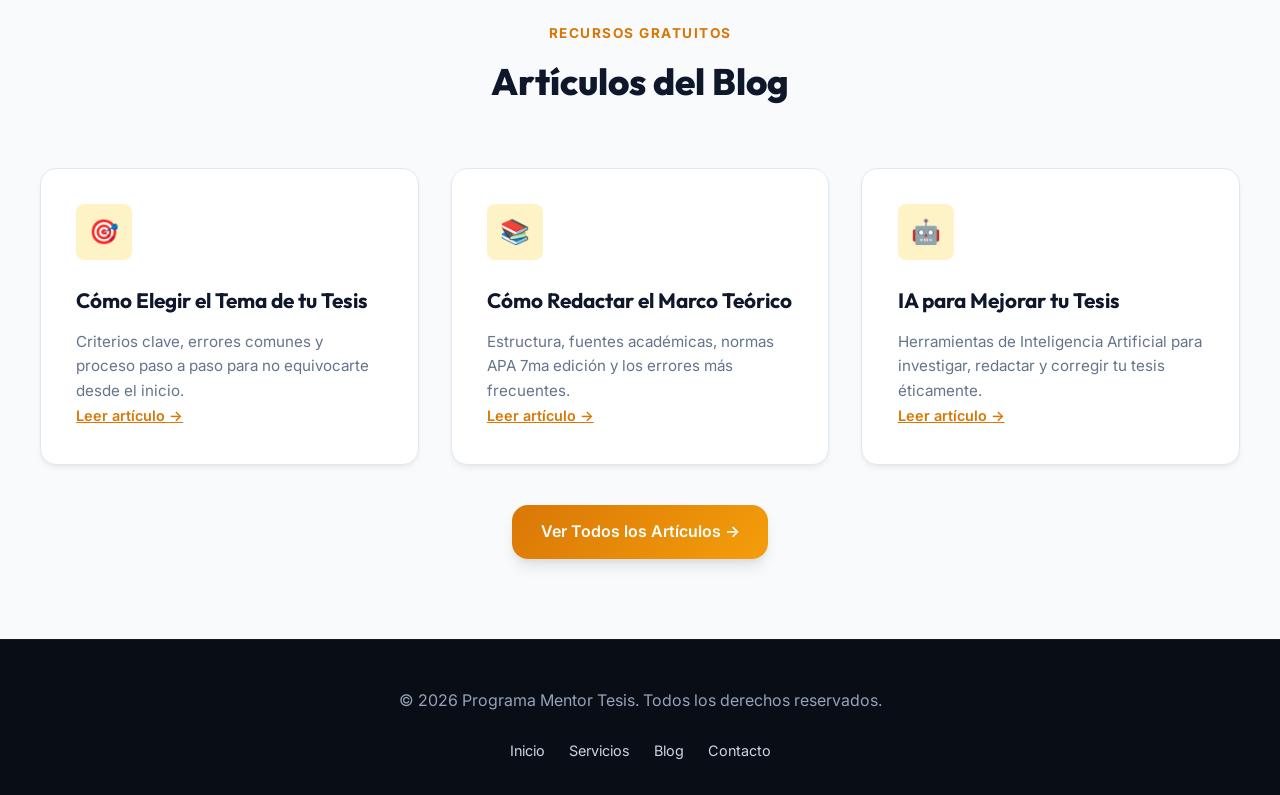
==== commit 9d478958: "Add blog section: 5 articles on thesis writing, methodology, defense and AI tools" ====
--- a/index.html
+++ b/index.html
@@ -21,6 +21,7 @@
           <li><a href="index.html" class="active">Inicio</a></li>
           <li><a href="#servicios-resumen">Servicios</a></li>
           <li><a href="#stats">Nosotros</a></li>
+          <li><a href="blog.html">Blog</a></li>
           <li><a href="contacto.html" class="nav-cta">Asesoría Gratuita</a></li>
         </ul>
       </nav>
@@ -170,7 +171,7 @@
 
         <div class="book-card">
           <div class="book-cover-container">
-            <a href="https://www.amazon.com/-/es/Yonel-Delgado-Requejo-ebook/dp/B0DBKS8KBV" target="_blank" rel="noopener noreferrer" class="book-cover-link" title="Ver Libro en Amazon">
+            <a href="https://www.amazon.com/-/es/Yonel-Delgado-Requejo-ebook/dp/B0DBKS8KBV?tag=mentor0c0" target="_blank" rel="noopener noreferrer" class="book-cover-link" title="Ver Libro en Amazon">
               <img src="img/book-cover.png" alt="Guía Práctica para Elaborar tu Tesis por Yonel Delgado Requejo" class="book-cover-img">
             </a>
           </div>
@@ -188,10 +189,43 @@
               <li>Formateo y normativa académica</li>
               <li>Estrategias de defensa ante jurados</li>
             </ul>
-            <a href="https://www.amazon.com/-/es/Yonel-Delgado-Requejo-ebook/dp/B0DBKS8KBV" target="_blank" rel="noopener noreferrer" class="amazon-btn">
+            <a href="https://www.amazon.com/-/es/Yonel-Delgado-Requejo-ebook/dp/B0DBKS8KBV?tag=mentor0c0" target="_blank" rel="noopener noreferrer" class="amazon-btn">
               🛒 Adquirir en Amazon Kindle →
             </a>
           </div>
+        </div>
+      </div>
+    </section>
+
+    <!-- Blog Preview Section -->
+    <section id="blog-preview" style="padding: 5rem 2rem; background: #f8fafc;">
+      <div class="section-container">
+        <div class="section-header">
+          <span class="section-tag">Recursos Gratuitos</span>
+          <h2>Artículos del Blog</h2>
+        </div>
+        <div class="services-grid">
+          <article class="service-card" style="text-decoration:none; display:block;">
+            <div class="service-icon">🎯</div>
+            <h3>Cómo Elegir el Tema de tu Tesis</h3>
+            <p>Criterios clave, errores comunes y proceso paso a paso para no equivocarte desde el inicio.</p>
+            <a href="blog-elegir-tema-tesis.html" style="color: var(--accent); font-weight:600; font-size:0.9rem;">Leer artículo →</a>
+          </article>
+          <article class="service-card">
+            <div class="service-icon">📚</div>
+            <h3>Cómo Redactar el Marco Teórico</h3>
+            <p>Estructura, fuentes académicas, normas APA 7ma edición y los errores más frecuentes.</p>
+            <a href="blog-marco-teorico.html" style="color: var(--accent); font-weight:600; font-size:0.9rem;">Leer artículo →</a>
+          </article>
+          <article class="service-card">
+            <div class="service-icon">🤖</div>
+            <h3>IA para Mejorar tu Tesis</h3>
+            <p>Herramientas de Inteligencia Artificial para investigar, redactar y corregir tu tesis éticamente.</p>
+            <a href="blog-ia-para-tesis.html" style="color: var(--accent); font-weight:600; font-size:0.9rem;">Leer artículo →</a>
+          </article>
+        </div>
+        <div style="text-align:center; margin-top: 2.5rem;">
+          <a href="blog.html" class="btn btn-primary">Ver Todos los Artículos →</a>
         </div>
       </div>
     </section>
@@ -205,6 +239,7 @@
       <ul class="footer-links">
         <li><a href="index.html">Inicio</a></li>
         <li><a href="#servicios-resumen">Servicios</a></li>
+        <li><a href="blog.html">Blog</a></li>
         <li><a href="contacto.html">Contacto</a></li>
       </ul>
     </div>
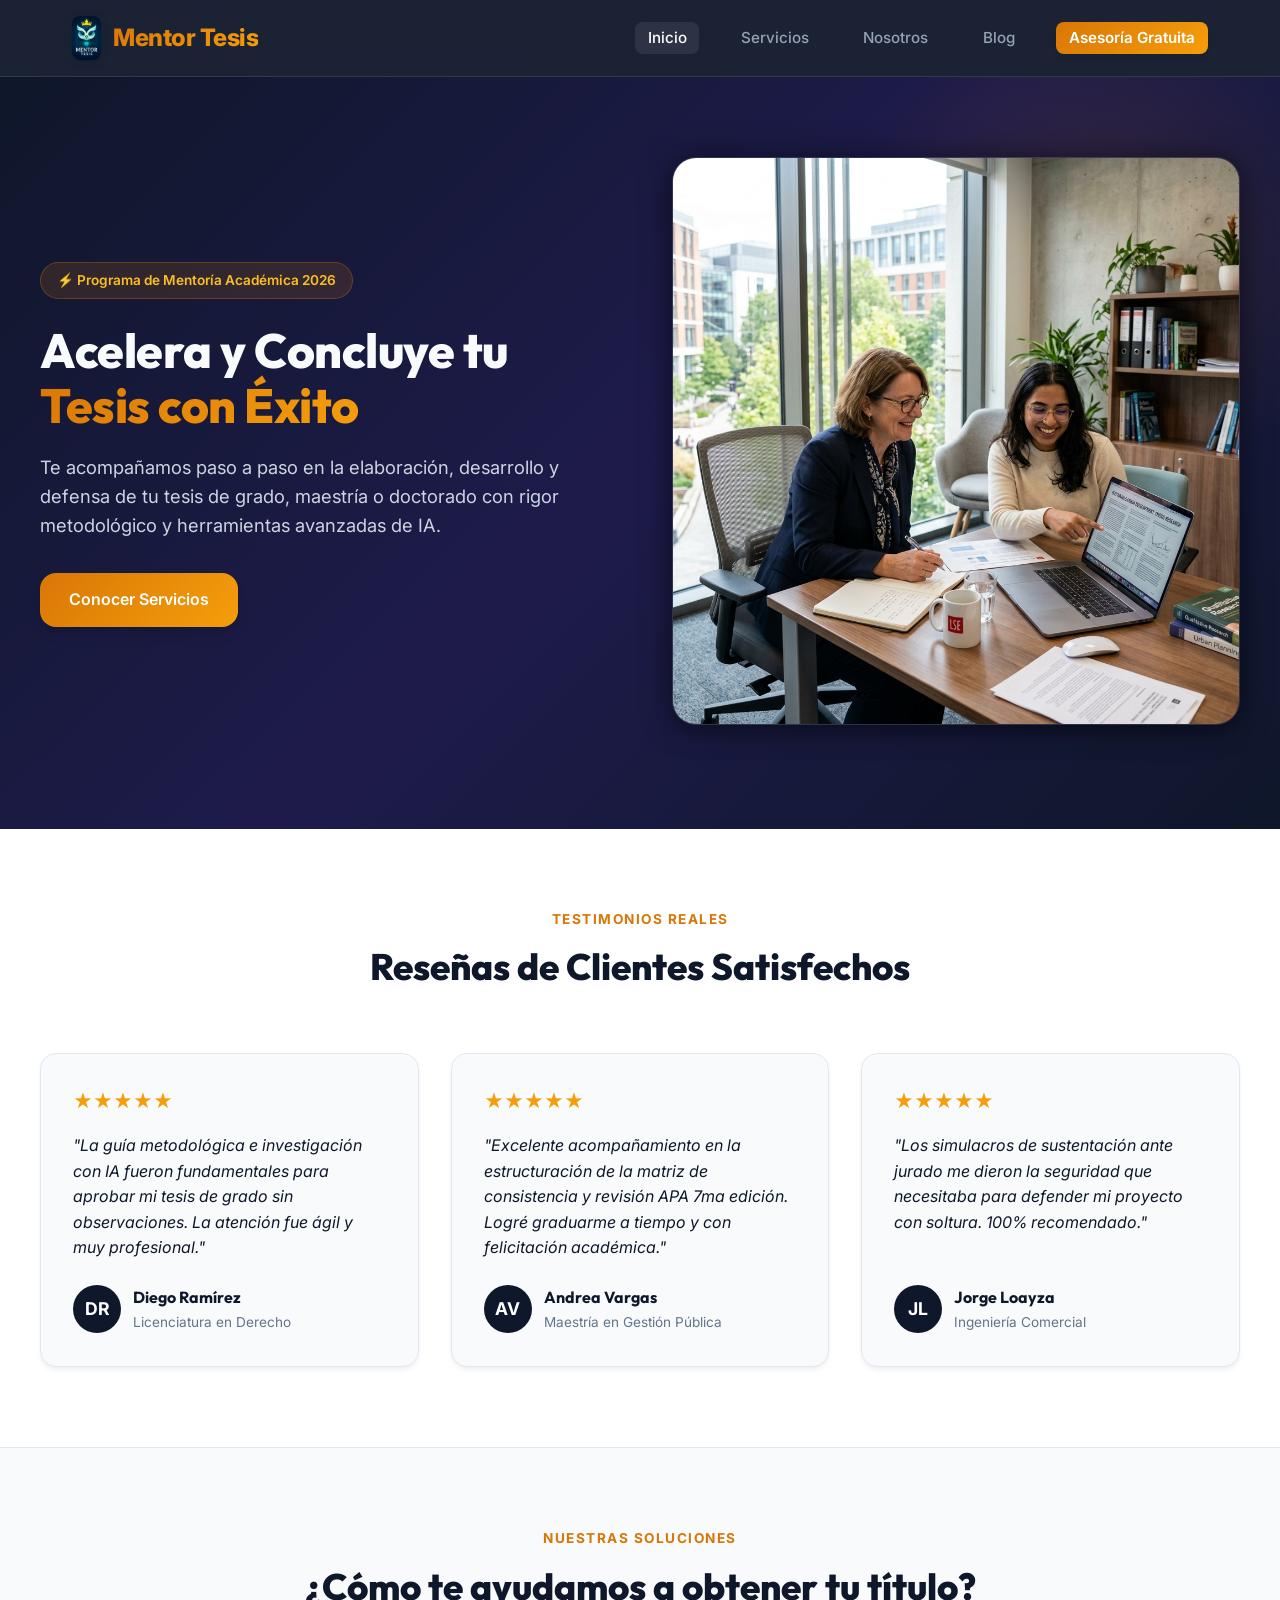
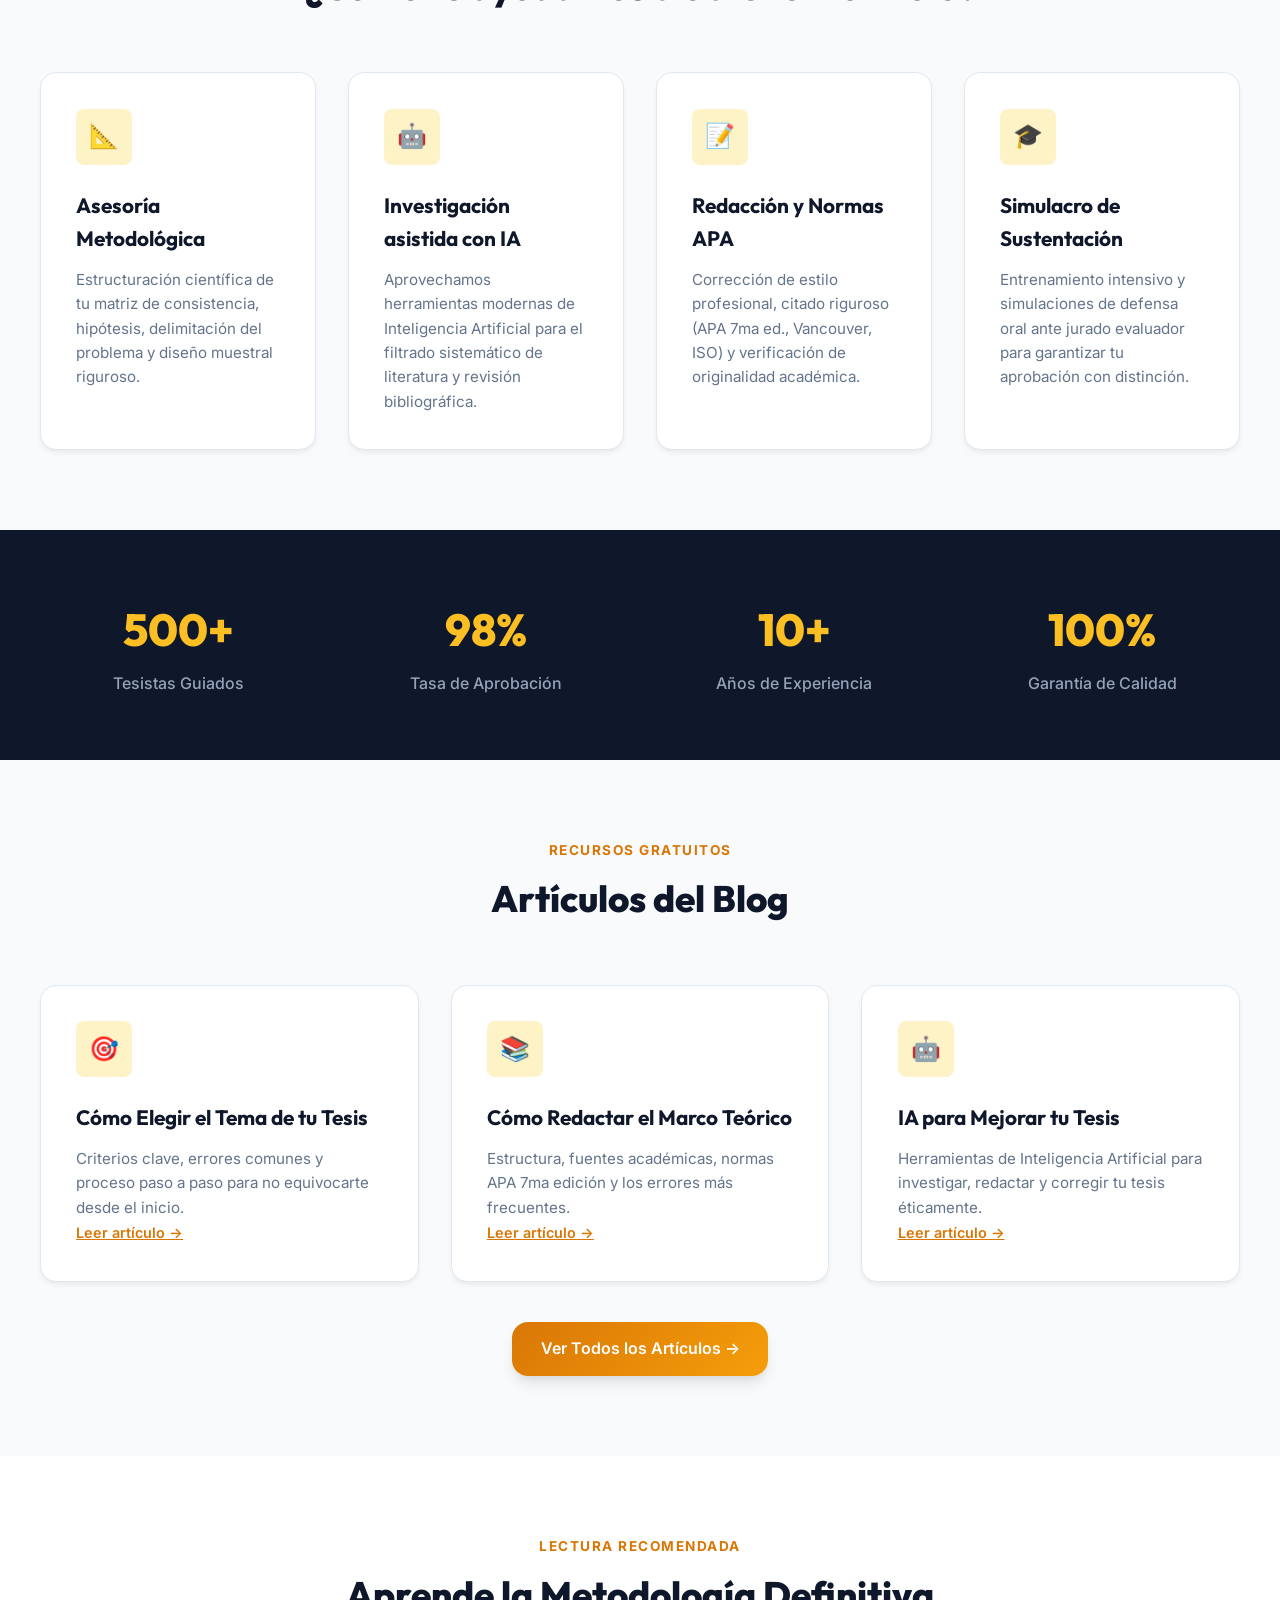
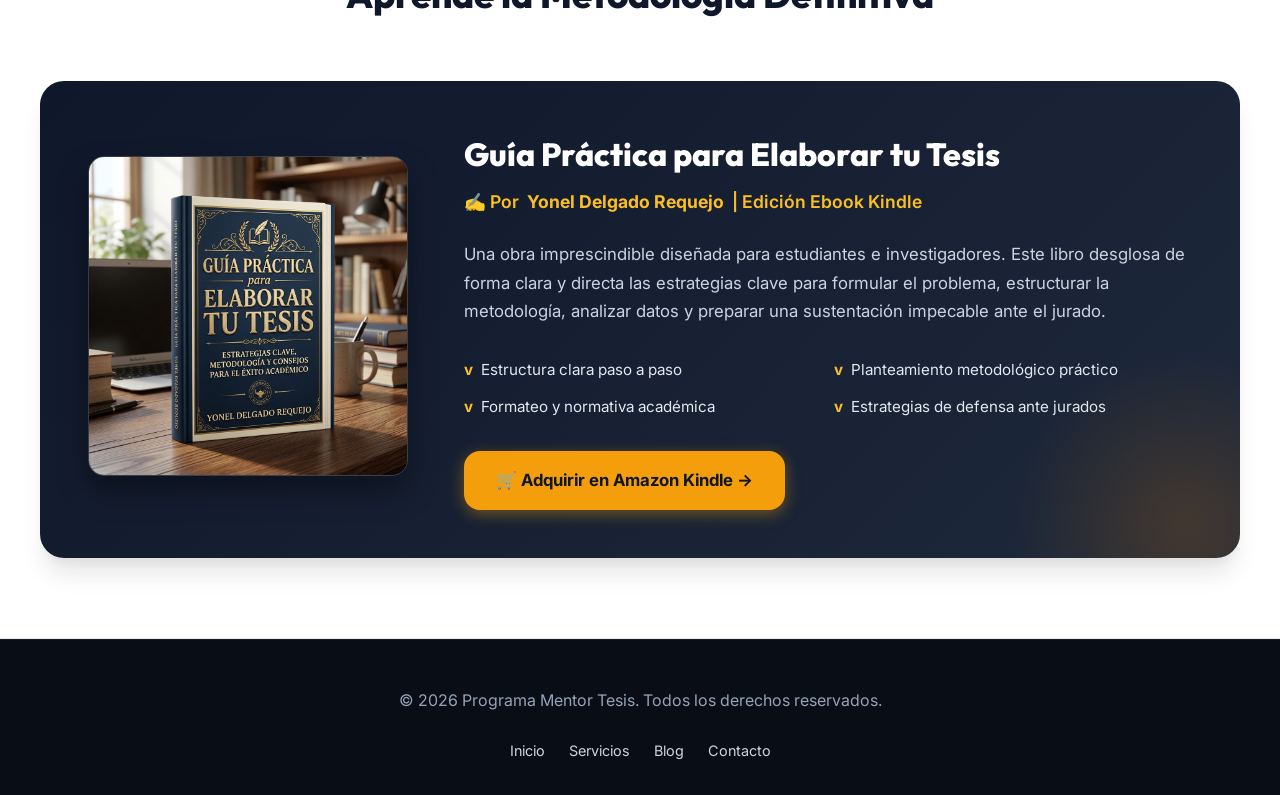
==== commit 4c1c829b: "Move Lectura Recomendada section to end of page" ====
--- a/index.html
+++ b/index.html
@@ -161,6 +161,40 @@
         </div>
       </div>
     </section>
+
+    <!-- Blog Preview Section -->
+    <section id="blog-preview" style="padding: 5rem 2rem; background: #f8fafc;">
+      <div class="section-container">
+        <div class="section-header">
+          <span class="section-tag">Recursos Gratuitos</span>
+          <h2>Artículos del Blog</h2>
+        </div>
+        <div class="services-grid">
+          <article class="service-card" style="text-decoration:none; display:block;">
+            <div class="service-icon">🎯</div>
+            <h3>Cómo Elegir el Tema de tu Tesis</h3>
+            <p>Criterios clave, errores comunes y proceso paso a paso para no equivocarte desde el inicio.</p>
+            <a href="blog-elegir-tema-tesis.html" style="color: var(--accent); font-weight:600; font-size:0.9rem;">Leer artículo →</a>
+          </article>
+          <article class="service-card">
+            <div class="service-icon">📚</div>
+            <h3>Cómo Redactar el Marco Teórico</h3>
+            <p>Estructura, fuentes académicas, normas APA 7ma edición y los errores más frecuentes.</p>
+            <a href="blog-marco-teorico.html" style="color: var(--accent); font-weight:600; font-size:0.9rem;">Leer artículo →</a>
+          </article>
+          <article class="service-card">
+            <div class="service-icon">🤖</div>
+            <h3>IA para Mejorar tu Tesis</h3>
+            <p>Herramientas de Inteligencia Artificial para investigar, redactar y corregir tu tesis éticamente.</p>
+            <a href="blog-ia-para-tesis.html" style="color: var(--accent); font-weight:600; font-size:0.9rem;">Leer artículo →</a>
+          </article>
+        </div>
+        <div style="text-align:center; margin-top: 2.5rem;">
+          <a href="blog.html" class="btn btn-primary">Ver Todos los Artículos →</a>
+        </div>
+      </div>
+    </section>
+
   <!-- Amazon Book Feature Section -->
     <section id="libro-destacado">
       <div class="section-container">
@@ -197,39 +231,6 @@
       </div>
     </section>
 
-    <!-- Blog Preview Section -->
-    <section id="blog-preview" style="padding: 5rem 2rem; background: #f8fafc;">
-      <div class="section-container">
-        <div class="section-header">
-          <span class="section-tag">Recursos Gratuitos</span>
-          <h2>Artículos del Blog</h2>
-        </div>
-        <div class="services-grid">
-          <article class="service-card" style="text-decoration:none; display:block;">
-            <div class="service-icon">🎯</div>
-            <h3>Cómo Elegir el Tema de tu Tesis</h3>
-            <p>Criterios clave, errores comunes y proceso paso a paso para no equivocarte desde el inicio.</p>
-            <a href="blog-elegir-tema-tesis.html" style="color: var(--accent); font-weight:600; font-size:0.9rem;">Leer artículo →</a>
-          </article>
-          <article class="service-card">
-            <div class="service-icon">📚</div>
-            <h3>Cómo Redactar el Marco Teórico</h3>
-            <p>Estructura, fuentes académicas, normas APA 7ma edición y los errores más frecuentes.</p>
-            <a href="blog-marco-teorico.html" style="color: var(--accent); font-weight:600; font-size:0.9rem;">Leer artículo →</a>
-          </article>
-          <article class="service-card">
-            <div class="service-icon">🤖</div>
-            <h3>IA para Mejorar tu Tesis</h3>
-            <p>Herramientas de Inteligencia Artificial para investigar, redactar y corregir tu tesis éticamente.</p>
-            <a href="blog-ia-para-tesis.html" style="color: var(--accent); font-weight:600; font-size:0.9rem;">Leer artículo →</a>
-          </article>
-        </div>
-        <div style="text-align:center; margin-top: 2.5rem;">
-          <a href="blog.html" class="btn btn-primary">Ver Todos los Artículos →</a>
-        </div>
-      </div>
-    </section>
-
     </main>
 
   <!-- Footer -->
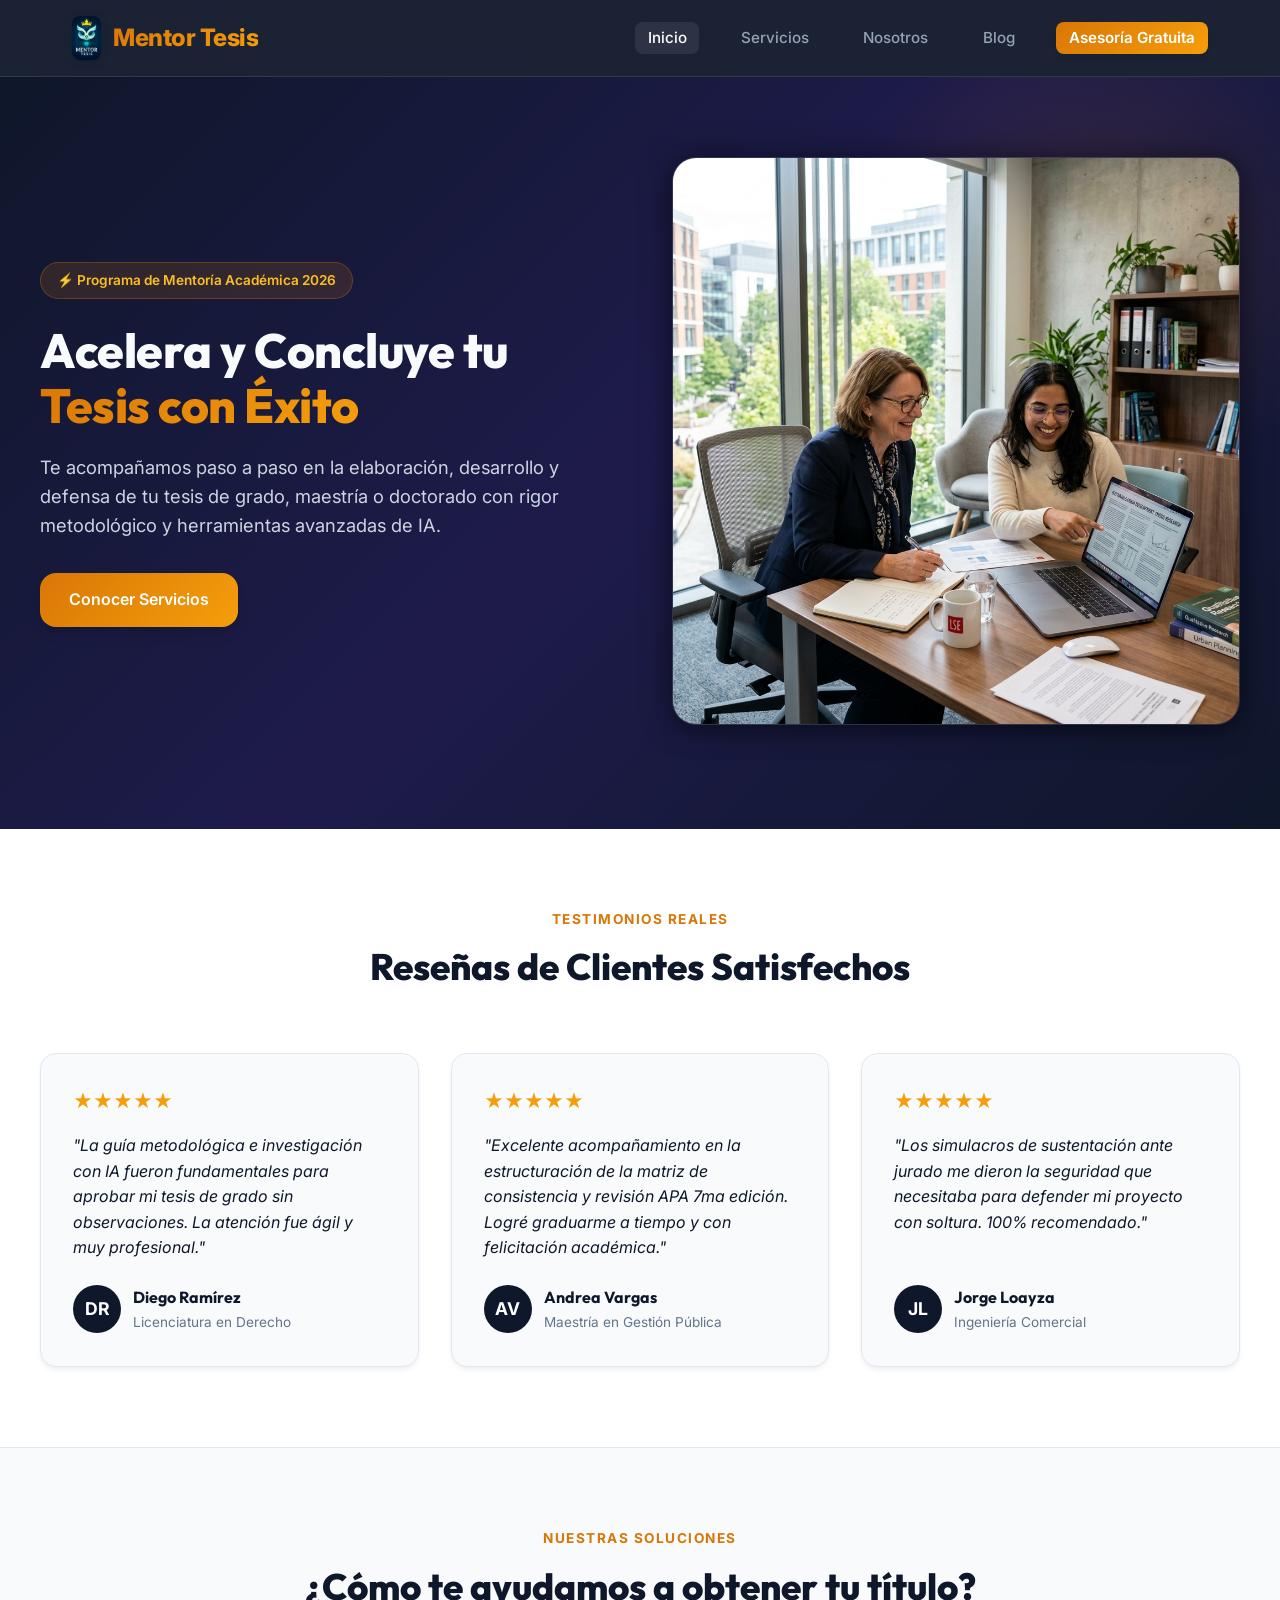
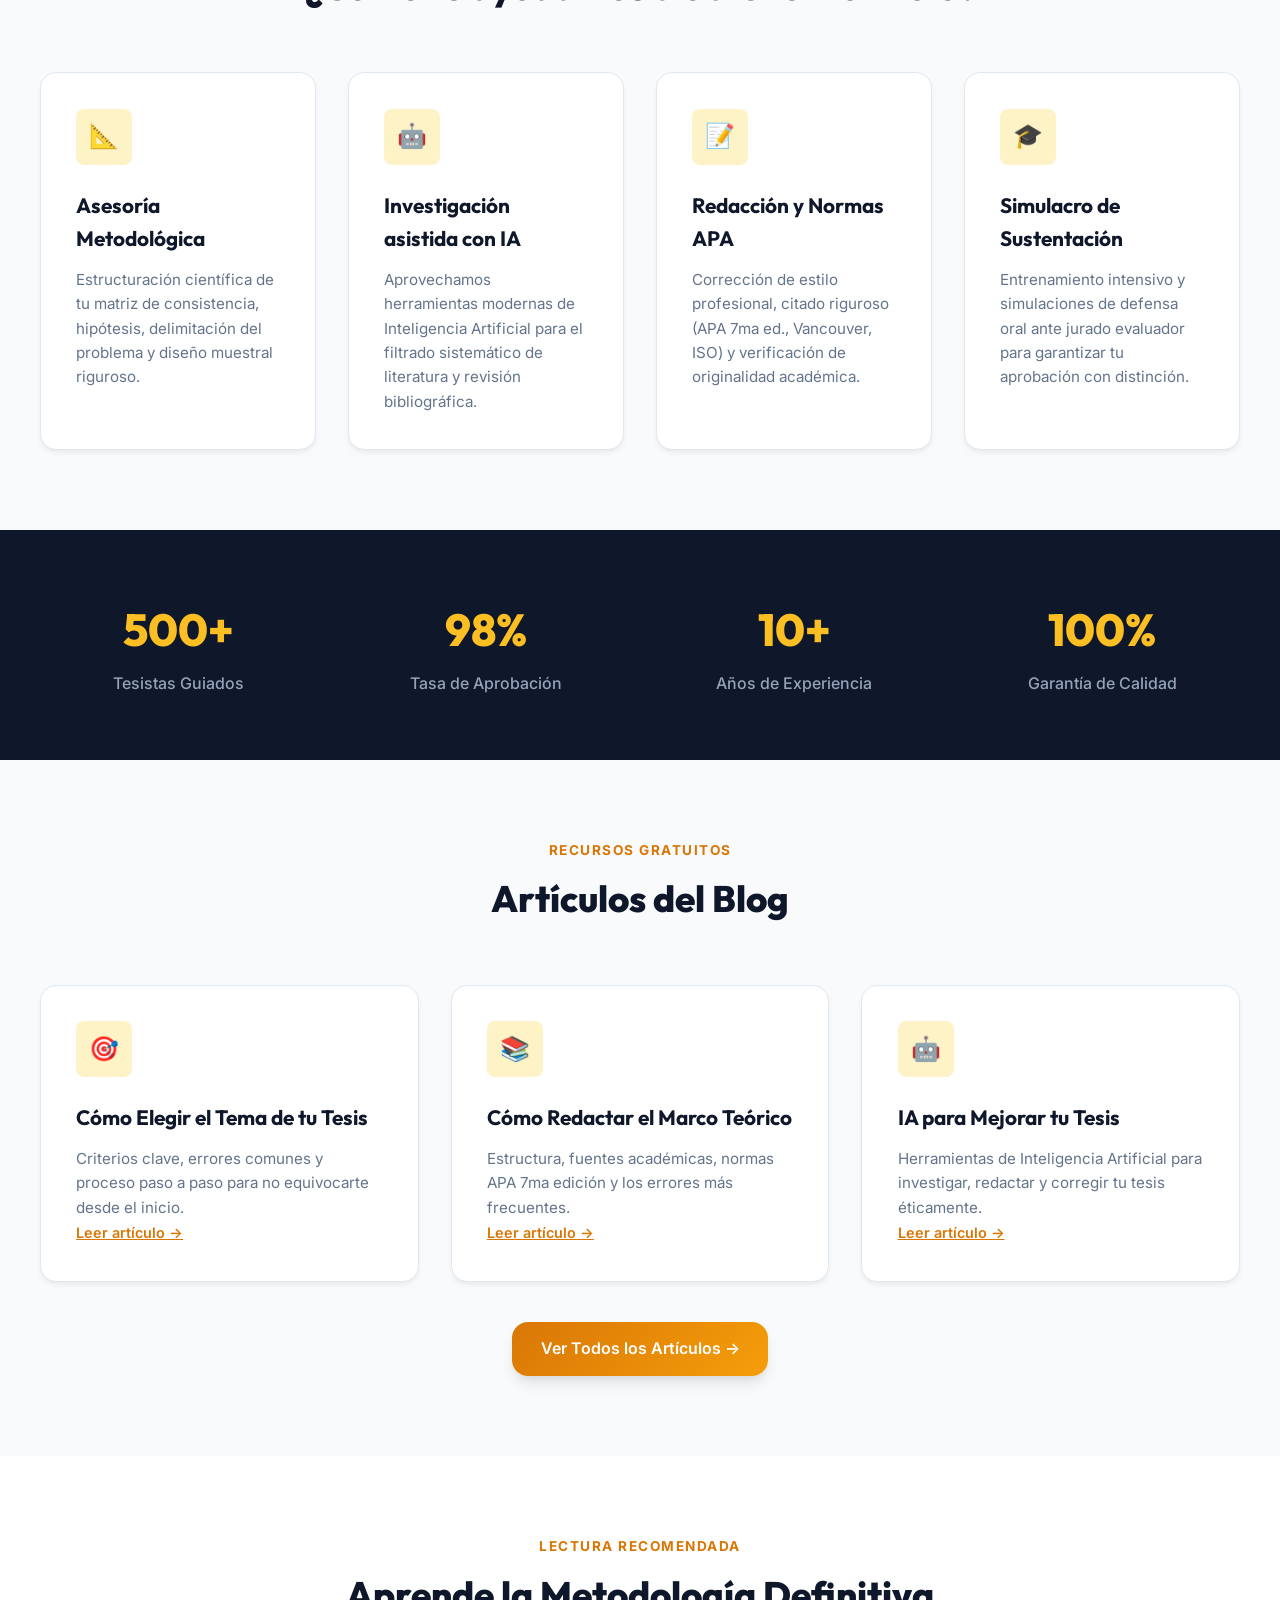
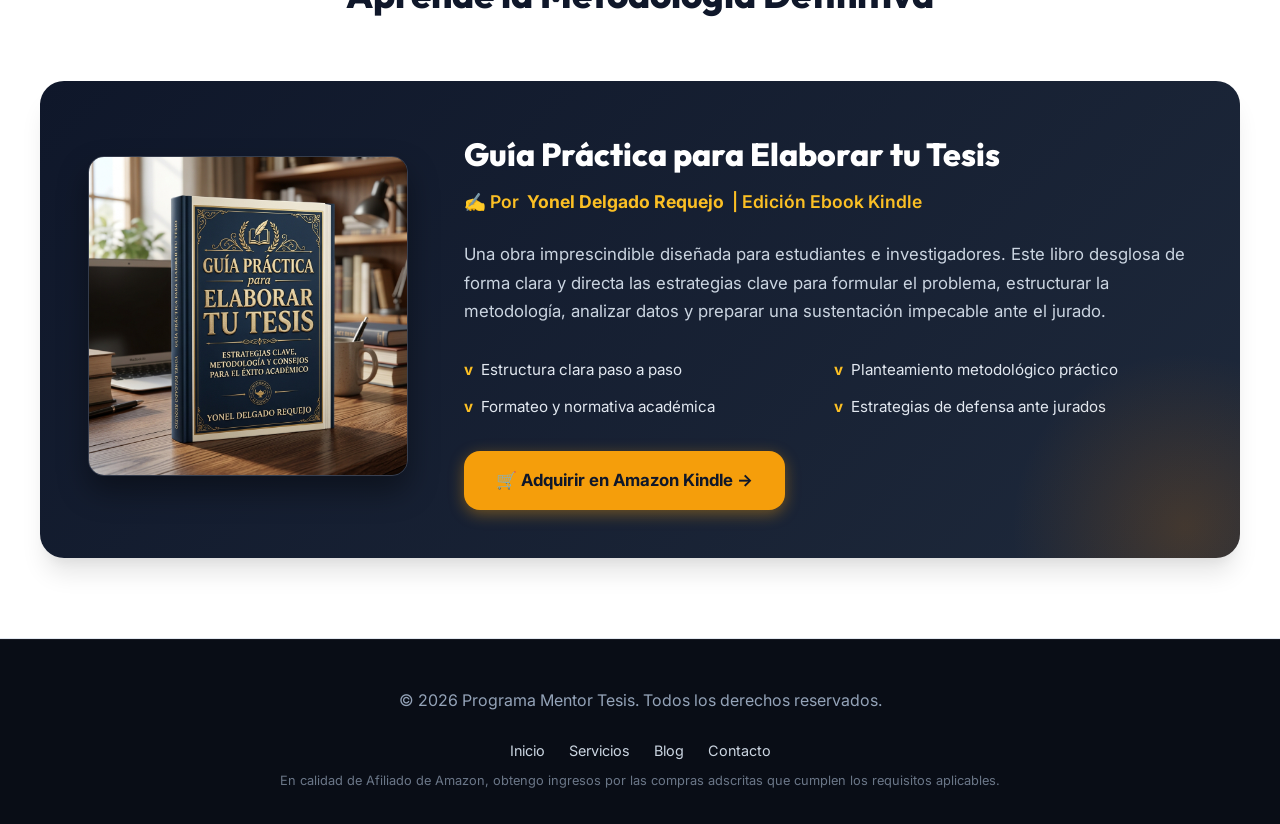
==== commit 9d8a96cf: "Update legal disclosures and links in HTML footers" ====
--- a/index.html
+++ b/index.html
@@ -1,6 +1,15 @@
 <!DOCTYPE html>
 <html lang="es">
 <head>
+  <!-- Google tag (gtag.js) -->
+  <script async src="https://www.googletagmanager.com/gtag/js?id=G-GPL8CZELKK"></script>
+  <script>
+    window.dataLayer = window.dataLayer || [];
+    function gtag(){dataLayer.push(arguments);}
+    gtag('js', new Date());
+
+    gtag('config', 'G-GPL8CZELKK');
+  </script>
   <meta charset="UTF-8">
   <meta name="viewport" content="width=device-width, initial-scale=1.0">
   <meta name="description" content="Mentor Tesis - Asesoría académica profesional, revisión de metodología e investigación impulsada por IA para tu tesis de grado y posgrado.">
@@ -205,7 +214,7 @@
 
         <div class="book-card">
           <div class="book-cover-container">
-            <a href="https://www.amazon.com/-/es/Yonel-Delgado-Requejo-ebook/dp/B0DBKS8KBV?tag=mentor0c0" target="_blank" rel="noopener noreferrer" class="book-cover-link" title="Ver Libro en Amazon">
+            <a href="https://www.amazon.com/-/es/Yonel-Delgado-Requejo-ebook/dp/B0DBKS8KBV?tag=mentor0c0-20" target="_blank" rel="noopener noreferrer" class="book-cover-link" title="Ver Libro en Amazon">
               <img src="img/book-cover.png" alt="Guía Práctica para Elaborar tu Tesis por Yonel Delgado Requejo" class="book-cover-img">
             </a>
           </div>
@@ -223,7 +232,7 @@
               <li>Formateo y normativa académica</li>
               <li>Estrategias de defensa ante jurados</li>
             </ul>
-            <a href="https://www.amazon.com/-/es/Yonel-Delgado-Requejo-ebook/dp/B0DBKS8KBV?tag=mentor0c0" target="_blank" rel="noopener noreferrer" class="amazon-btn">
+            <a href="https://www.amazon.com/-/es/Yonel-Delgado-Requejo-ebook/dp/B0DBKS8KBV?tag=mentor0c0-20" target="_blank" rel="noopener noreferrer" class="amazon-btn">
               🛒 Adquirir en Amazon Kindle →
             </a>
           </div>
@@ -244,7 +253,9 @@
         <li><a href="contacto.html">Contacto</a></li>
       </ul>
     </div>
-  </footer>
+  
+            <p style="font-size: 0.8rem; opacity: 0.7; margin-top: 0.5rem; text-align: center;">En calidad de Afiliado de Amazon, obtengo ingresos por las compras adscritas que cumplen los requisitos aplicables.</p>
+        </footer>
 
 </body>
 </html>
